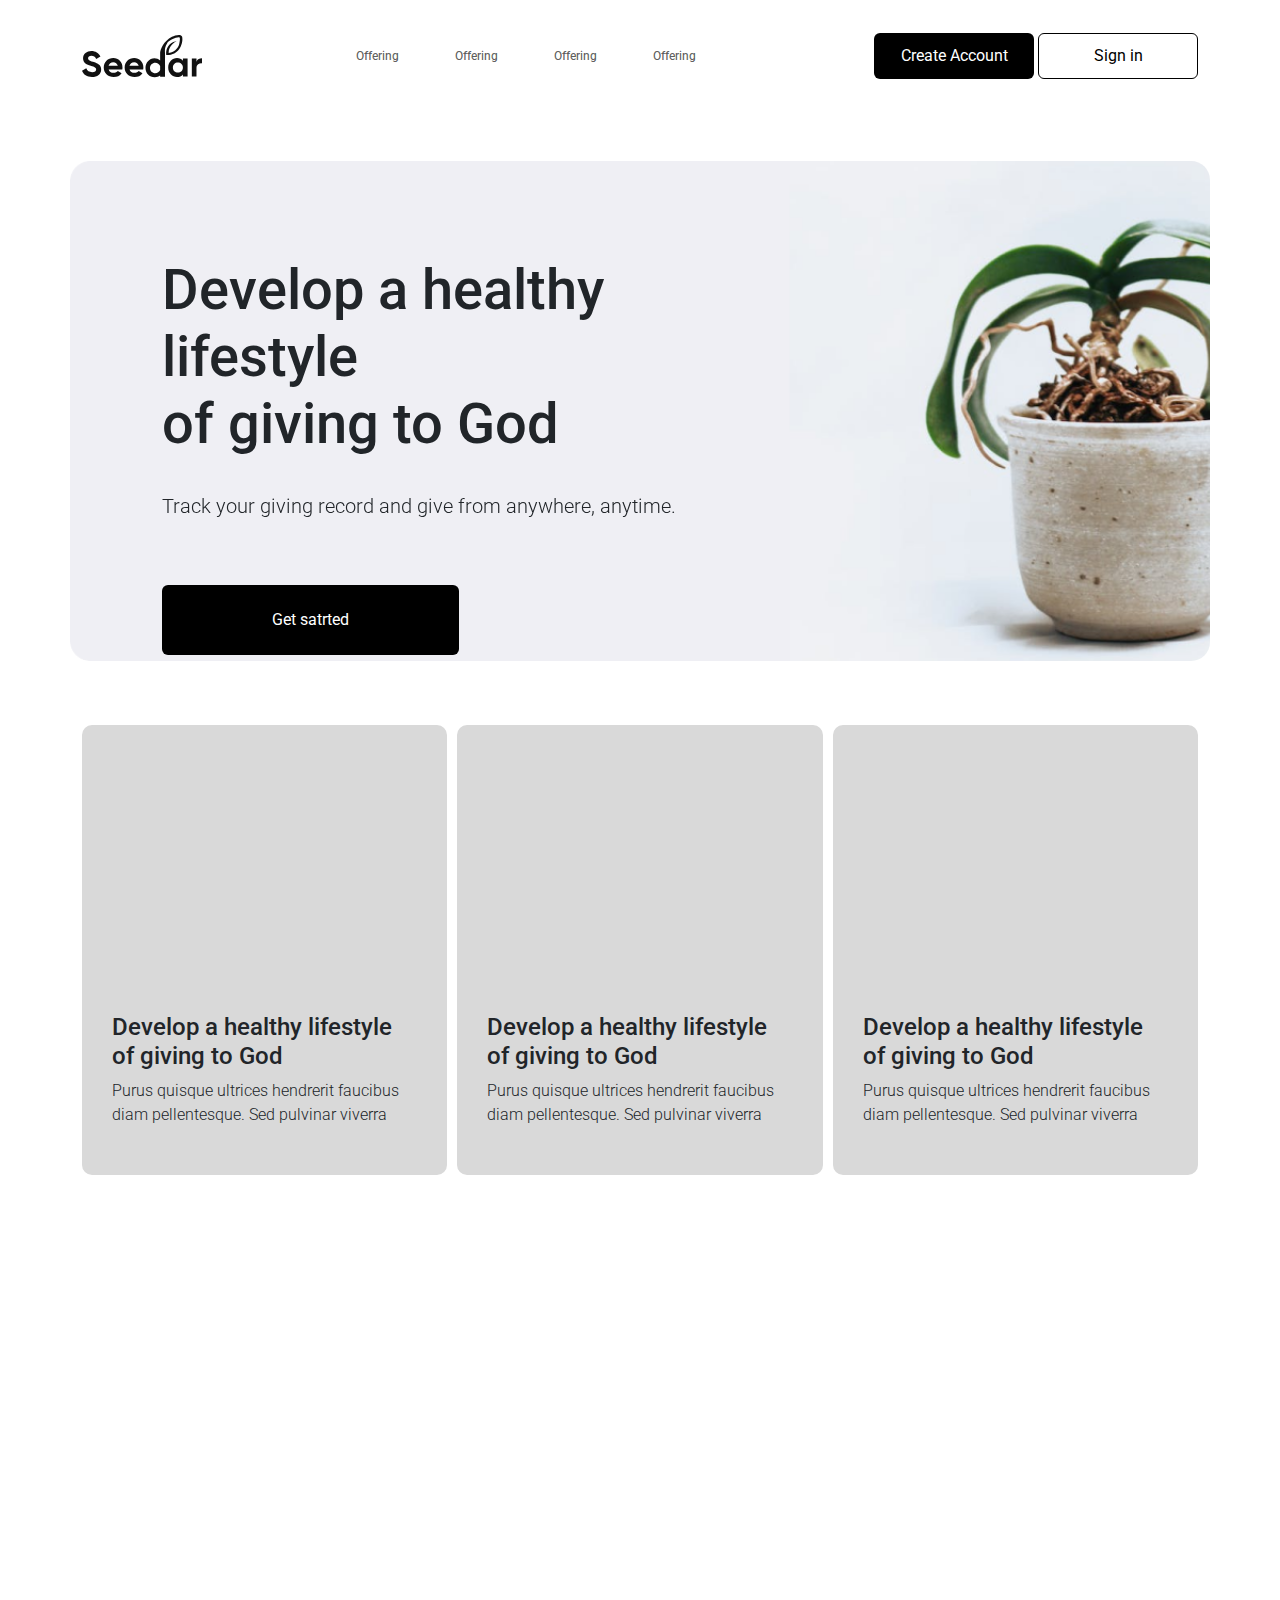
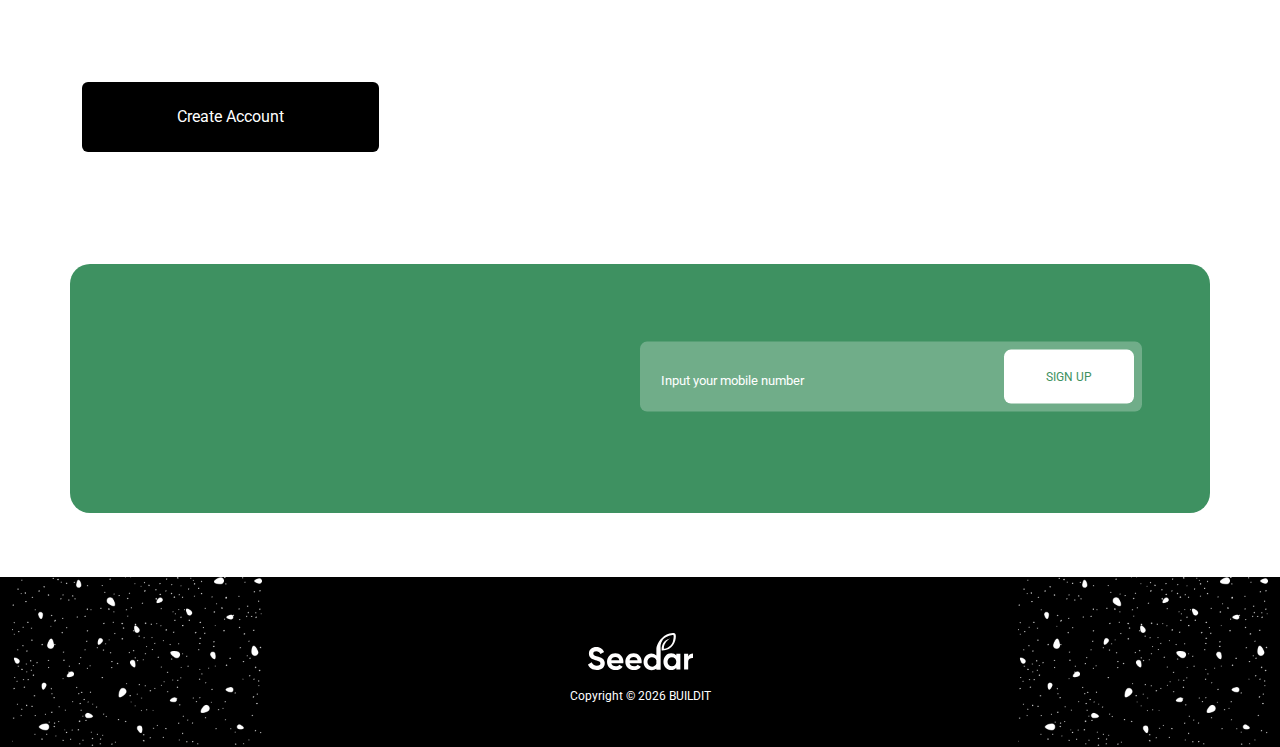
==== index.html @ 0de3e61c "completed the footer design" ====
<!DOCTYPE html>
<html lang="en">

<head>
    <meta charset="UTF-8">
    <meta http-equiv="X-UA-Compatible" content="IE=edge">
    <meta name="viewport" content="width=device-width, initial-scale=1.0">
    <title>Seeder</title>
    <link rel="icon" type="image/x-icon" href="assets/favicon.ico"/>
    <link rel="stylesheet" href="style.css">
    <link href="https://cdn.jsdelivr.net/npm/bootstrap@5.2.2/dist/css/bootstrap.min.css" rel="stylesheet">
    <link rel="stylesheet" href="https://cdnjs.cloudflare.com/ajax/libs/font-awesome/4.7.0/css/font-awesome.css"/>
    <link href="https://unpkg.com/aos@2.3.1/dist/aos.css" rel="stylesheet">
</head>

<body>
    <nav class="navbar navbar-expand-sm navbar-light nav-background" id="seeder-nav">
        <div class="container d-flex justify-content-between">
            <a class="navbar-brand navbar-logo seeder-logo" href="#">
                <img src="/assets/seeder-logo.svg" alt="Seeder logo">
            </a>
            <div class="navbar-menu-items">
                <ul class="navbar-nav nabarnav-items">
                    <li class="nav-item">
                        <a class="nav-link pe-5" href="#offering">Offering</a>
                    </li>
                    <li class="nav-item"><a class="nav-link pe-5" href="#offering-2">Offering</a>
                    </li>
                    <li class="nav-item"><a class="nav-link pe-5" href="#offering-3">Offering</a>
                    </li>
                    <li class="nav-item"><a class="nav-link pe-5" href="#offering-4">Offering</a>
                    </li>
                </ul>
            </div>
            <div>
                <button type="button" class="btn btn-size btn-colour hide-btn"><a href="#">Create Account</a></button>
                <button type="button" class="btn btn-size btn-colour-signin"><a href="#">Sign in</a></button>
            </div>
        </div>          
    </nav>

    <section class="container hero-mobile">
        <div class="hero-heading-mobile">
            <h1>Develop a healthy lifestyle of giving to God</h1>
            <p>Track your giving record and give from anywhere, anytime.</p>
        </div>
        <div class="hero-heading-btn">
            <img src="assets/hero-bg.png" alt="" class="img-fluid">
            <button type="button" class="btn btn-size-getstarted btn-colour"><a href="#">Get satrted</a></button>
        </div>
    </section>

    <section class="hero container">
        <div class="row">
            <div class="col-7 hero-container">
                <div class="hero-heading">
                    <h1 data-aos="zoom-in-right" data-aos-duration="1000">Develop a healthy lifestyle <br> of giving to God</h1>
                    <p data-aos="fade-up" data-aos-duration="2500">Track your giving record and give from anywhere, anytime.</p>
                </div>
                <div class="hero-btn">
                    <button type="button" class="btn btn-size-getstarted btn-colour"><a href="#">Get satrted</a></button>
                </div>
            </div>
            <div class="col-5"></div>
        </div>
    </section>

    <section class="cards container">
        <div class="card-container">
            <div class="card-contents card-A" data-aos="zoom-in" data-aos-duration="1000">
                <h6>Develop a healthy lifestyle of giving to God</h6>
                <p>Purus quisque ultrices hendrerit faucibus diam pellentesque. Sed pulvinar viverra </p>
            </div>
            <div class="card-contents card-B" data-aos="zoom-in" data-aos-duration="1500">
                <h6>Develop a healthy lifestyle of giving to God</h6>
                <p>Purus quisque ultrices hendrerit faucibus diam pellentesque. Sed pulvinar viverra </p>
            </div>
            <div class="card-contents card-C" data-aos="zoom-in" data-aos-duration="2000">
                <h6>Develop a healthy lifestyle of giving to God</h6>
                <p>Purus quisque ultrices hendrerit faucibus diam pellentesque. Sed pulvinar viverra </p>
            </div>
        </div>
    </section>

    <section class="create-account container">
        <div class="create-account-item">
            <div class="item-A">
                <h2 data-aos="fade-right" data-aos-duration="1000">Netus facilisi at <br> senectus tellus. Massa.</h2>
                <p data-aos="fade-right" data-aos-duration="1000">Similar to how we set up accounts for our businesses, savings, kids. <br>
                    This provides you a designated account to give generously to the <br> Lord and helps excel in doing it.</p>
                <div class="hero-btn">
                    <button type="button" class="btn btn-size-createacct btn-colour-2"><a href="#">Create Account</a></button>
                </div>
            </div>
            <div class="item-B">
                <div class="pattern" data-aos="fade-left" data-aos-duration="1000"></div>
            </div>
            <div class="item-C empty-div"></div>
        </div>  
    </section>

    <section class="container sign-up">
        <div class="seeder-signup sign-up-center row">
            <div class="seeder-started col-sm" data-aos="fade-right" data-aos-duration="1000">
                <h2>Netus facilisi at senectus</h2>
                <h2> tellus. Massa.</h2>
            </div>
            <div class="seeder-started col-sm">
                <span id="error-message"></span>
                <div class="sign-up-form">
                    <form action="">
                        <input type="tel" id="phone" name="phone_number" placeholder="Input your mobile number" onkeypress=" return stopAlphabets(event)" onkeyup="validatePhoneNumber()" minlength="1"  maxlength="11" >
                    </form>
                    <button id="sign_up" onclick="goToRegisterPageWithPhoneNumber()">Sign up</button>
                </div>
            </div> 
        </div>
    </section>
    <div class="container" id="blinkcash-blue-background"></div>
    
    <footer class="footer-container">
        <div class="container-fluid text-center text-white">
            <div class="d-flex justify-content-between">
                <div class="pattern-img">
                    <img src="assets/footer-bg.png" alt="">
                </div>
                <div class="footer-contents">
                    <img src="assets/seeder-logo-wh.svg" alt="Seeder logo">
                    <p>Copyright &copy; <script>document.write(new Date().getFullYear())</script> BUILDIT</p>
                </div>  
                <div class="pattern-img">
                    <img src="assets/footer-bg.png" alt="">
                </div>         
            </div>
        </div>
    </footer>
    <script src="app.js"></script>
    <script src="https://unpkg.com/aos@2.3.1/dist/aos.js"></script>
    <script>AOS.init();</script>
    <script src="https://cdn.jsdelivr.net/npm/bootstrap@5.2.2/dist/js/bootstrap.bundle.min.js" ></script>
    <script src="https://cdn.jsdelivr.net/npm/@popperjs/core@2.11.6/dist/umd/popper.min.js" ></script>
    <script src="https://cdn.jsdelivr.net/npm/bootstrap@5.2.2/dist/js/bootstrap.min.js" ></script>
</body>
</html>
---- style.css ----
@import url('https://fonts.googleapis.com/css2?family=Roboto:wght@100;300;400;500;700;900&display=swap');

html, body {
    overflow-x: hidden;
}

html {
    scroll-behavior: smooth;
}

body {
    position: relative;
    font-family: 'Roboto', sans-serif !important;
}

/* Styling for navigation................................ */
.seeder-logo img {
    width: 120px;
}

.nav-background {
    height: 113px;
}

.btn-size {
    width: 160px;
    height: 46px;
    border-radius: 7.61px;
}  

.btn-size-getstarted {
    width: 297px;
    height: 70px;
    border-radius: 10px;
} 

.btn-size-createacct {
    width: 297px;
    height: 70px;
    border-radius: 10px;
}

.btn-colour, .btn-colour-2 {
    background-color: #000000 !important;
}

.btn-colour a, .btn-colour a:hover, .btn-size-createacct a, .btn-size-createacct a:hover {
    text-decoration: none;
    color: #FFFFFF;
}

.btn-colour-signin {
    background-color: #FFFFFF !important;
    border: 1px solid #000000 !important;
}

.btn-colour-signin a, .btn-colour-signin a:hover {
    text-decoration: none;
    color: #000000;
}

.btn-colour:hover, .nav-link:hover, .btn-colour-signin:hover, .btn-size-createacct:hover  {
    opacity: 0.7;
}

.nav-link {
    color: #111111;
    font-size: 12px !important;
    font-weight: 450 !important;
}

/* Styling for hero section................................ */
.hero {
    background-image: url(assets/hero-bg.png);
    background-size: cover;
    background-repeat: no-repeat;
    margin-top: 3rem;
    width: 100%;
    min-height: 500px;
    border-radius: 19px;
}

.hero-container {
    margin-left: 5rem !important;
}

.hero-btn {
    margin-top: 4rem;
}

.hero-heading h1 {
    margin-top: 6rem;
    font-size: 56px;
    font-weight: 500;
}

.hero-heading p {
    margin-top: 2rem;
    font-size: 20px;
    font-weight: 300;
}

.hero-mobile {
    display: none;
}

/* Styling for cards................................ */

.cards {
    margin-top: 4rem;
    margin-bottom: 2rem;
}

.card-container {
    display: grid;
    gap: 10px;
    grid-template-areas: "A A B B    C C"
                         "A A B B    C C";
}

.card-A {
    grid-area: A;
}

.card-B {
    grid-area: B;
}

.card-C {
    grid-area: C;
}

.card-contents {
    width: 100% !important;
    height: 450px;
    background-color: #D9D9D9;
    border-radius: 10px;
    padding-top: 18rem;
    padding-left: 30px !important;
    padding-right: 30px !important;
}

.card-contents h6 {
   font-size: 24px;
   font-weight: 500;
}

.card-contents p {
    font-size: 16px;
    font-weight: 300;
 }

.card-contents:nth-child(3) {
    margin-right: 0px;
}

/* Styling for pattern section................................ */
.create-account {
    margin-top: 8rem;
}

.create-account-item {
    display: grid;
    gap: 30px;
    grid-template-areas: "A A A A    B B B B"
                         "A A A A    C C C C"
                         "A A A A    C C C C"
                         "A A A A    C C C C";
}

.item-A {
    grid-area: A;
}

.item-B {
    grid-area: B;
}

.item-C {
    grid-area: C;
}

.pattern {
    width: 659px;
    height: 101px;
    background-color: #3E9161;
    background-image: url(assets/pattern-bg.png);
    background-size: contain;
    border-radius: 10px;
}

.create-account-item h2 {
    font-size: 48px;
    line-height: 59px;
}

.create-account-item p {
    font-weight: 300;
    line-height: 26px;
}

/* Styling for sign up section....................................... */

.sign-up {
    margin-top: 7rem;
    width: 1173px !important;
    height: 248.62px;
    background: #3E9161;
    border-radius: 20px;
    position: relative;
    z-index: 5000;
}

/* #blinkcash-blue-background {
    position: absolute;
    z-index: 0;
    left: 100px;
    bottom: 470px;
    height: 157px;
    background: linear-gradient(267.9deg, #3E9161 -7.28%, rgba(34, 106, 180, 0) 153%), #226AB4;
    opacity: 0.4;
    filter: blur(52px);
    border-radius: 20px;
} */

.sign-up-center {
    width: 100%;
    position: relative;
    top: 50%;
    left: 50%;
    transform: translate(-50%, -50%);
}

.seeder-started h2 {
    font-weight: 800;
    font-size: 32px;
    color: #ffffff;
    margin-left: 4rem;
}

.sign-up-form {
    display: flex;
    border-radius: 7px;
    justify-content: space-between;
    background-color: rgba(255, 255, 255, 0.26);
    height: 70px;
    padding-top: 8px;
    padding-bottom: 8px;
    padding-left: 8px;
    padding-right: 8px;
    margin-right: 2rem;
}

div input[type=tel] {
    width: calc(100%-130px);
    min-height: 59px;
    background-color: transparent;
    border-radius: 7px;
    border: none;
    outline: none !important;
    caret-color: #FFFFFF;
    color: #FFFFFF;
    padding-right: 13px;
    padding-left: 13px;
}

div input::placeholder {
    color: #ffffff;
    text-align: left;
    font-size: smaller;
}

.sign-up-form button {
    border: none;
    border-radius: 7px;
    background-color: #FFFFFF;
    color: #3E9161;
    outline: none !important;
    text-transform: uppercase;
    font-size: 12px;
    font-weight: 400;
    width: 130px;
}

#error-message {
    color: #FFFFFF;
    font-size: 14px;
    font-weight: 100;
}

#error-message i {
    color: #FFFFFF;
}

/* Styling for sign up section....................................... */
.footer-container {
    margin-top: 4rem;
    background-color: #000000;
    height: 170px;
}

.footer-contents {
    padding-top: 3.5rem;
}

.footer-contents p {
    font-size: 12px;
    margin-top: 1rem;
}

.pattern-img img {
    height: 170px;
}

/* Mobile styling........................... */
@media only screen and (max-width: 991px) {
    .seeder-logo img {
        width: 79px;
    }

    .nav-background {
        height: 80px;
    }

    #seeder-nav {
        box-shadow: 0px 3px 4px rgba(0, 0, 0, 0.05);
    }

    .btn-colour-signin {
        background-color: #000000 !important;
        border: 1px solid #FFFFFF!important;
    }

    .btn-colour-signin a, .btn-colour-signin a:hover {
        color: #FFFFFF;
    }

    .btn-size {
        width: 80px;
        height: 39px;
    }

    .hide-btn {
        display: none !important;
    }

    .hero-mobile {
        display: block;
    }

    .hero-heading-mobile h1 {
        font-size: 40px;
        font-weight: 600;
        margin-top: 2rem;
    }

    .hero {
        display: none;
    }

    .hero {
        background-image: url(assets/hero-bg.png);
        background-size: contain;
        /* background-repeat: no-repeat; */
        margin-top: 3rem;
        /* width: 648px !important; */
        min-height: 239px;
    }

    .hero-heading-btn {
        position: relative;
    }

    .hero-heading-btn img {
        width: 100%;
        height: 195px;
    }

    .hero-heading-btn button {
        position: absolute;
        top: 50%;
        left: 25%;
        transform: translate(-40%, -50%);  
    }

    .hero-btn {
        margin-top: 2rem;
    }

    .btn-size-getstarted {
        width: 130px;
        height: 44px;
        border-radius: 10px;
    } 

    .btn-colour {
        background-color: #3E9161 !important;
    }

    .btn-size-createacct {
        width: 100%;
        height: 70px;
        border-radius: 10px;
    }

    .card-container {
        gap: 40px;
        grid-template-areas: "A A A A"
                             "B B B B"
                             "C C C C";
    }
    
    .create-account {
        margin-top: 4rem;
    }
    
    .create-account-item {
        display: grid;
        gap: 0px;
        grid-template-areas: "A A A A    A A A A"
                             "A A A A    A A A A"
                             "B B B B    B B B B";
    }

    .pattern {
        width: 100%;
        margin-top: 3rem;
        border-radius: 0;
    }

    .create-account-item h2 {
        font-size: 32px;
        line-height: 38px;
    }

    .sign-up {
        margin-top: 3rem;
        width: 100% !important;
        height: 249px;
        background: #3E9161;
        border-radius: 0px;
        position: relative;
        z-index: 5000;
    }

    .sign-up-form {
        height: 65px;
    }

    div input[type=tel] {
        min-height: 50px;
    }

    .seeder-started h2 {
        font-weight: 600;
        font-size: 28px;
        color: #ffffff;
        text-align: center;
    }

    .pattern-img img {
        display: none;
    }
}

@media only screen and (min-width: 280px) and (max-width: 1023px) {
    .navbar-menu-items {
        display: none;
    }
}
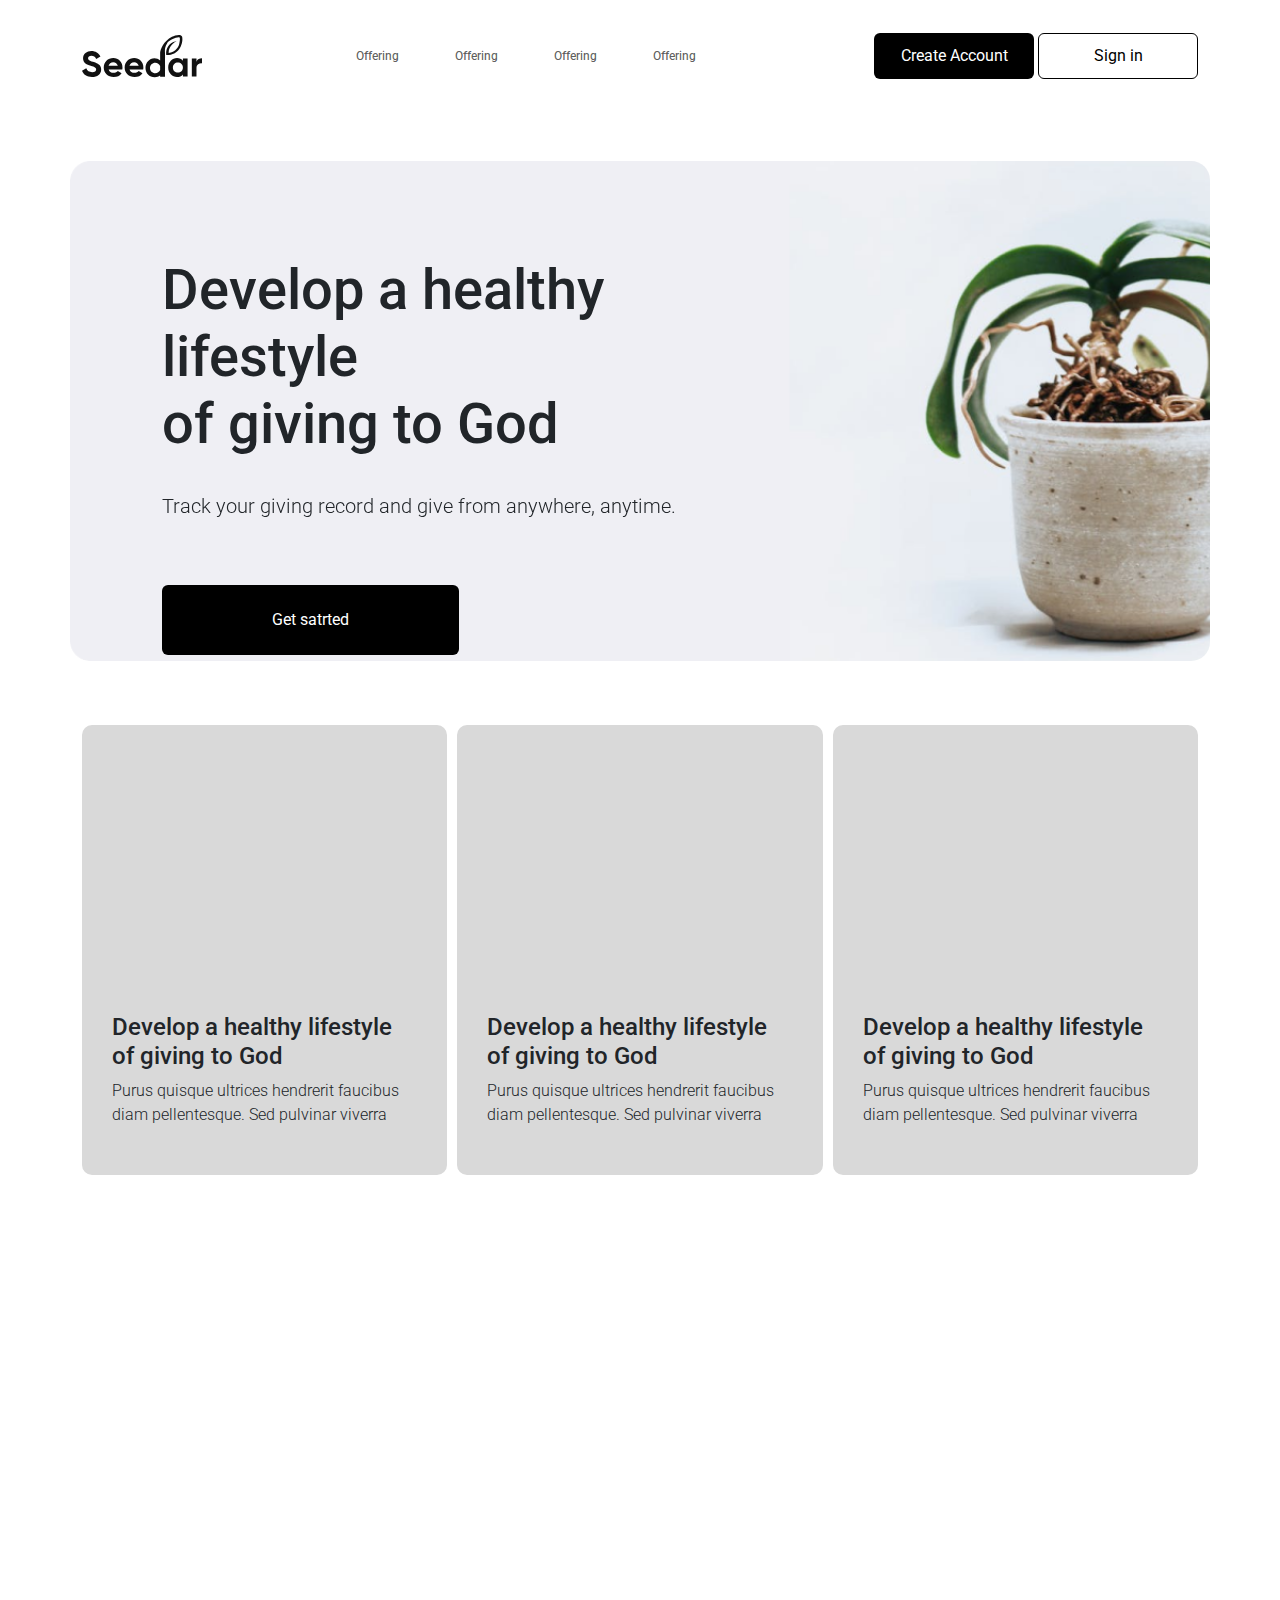
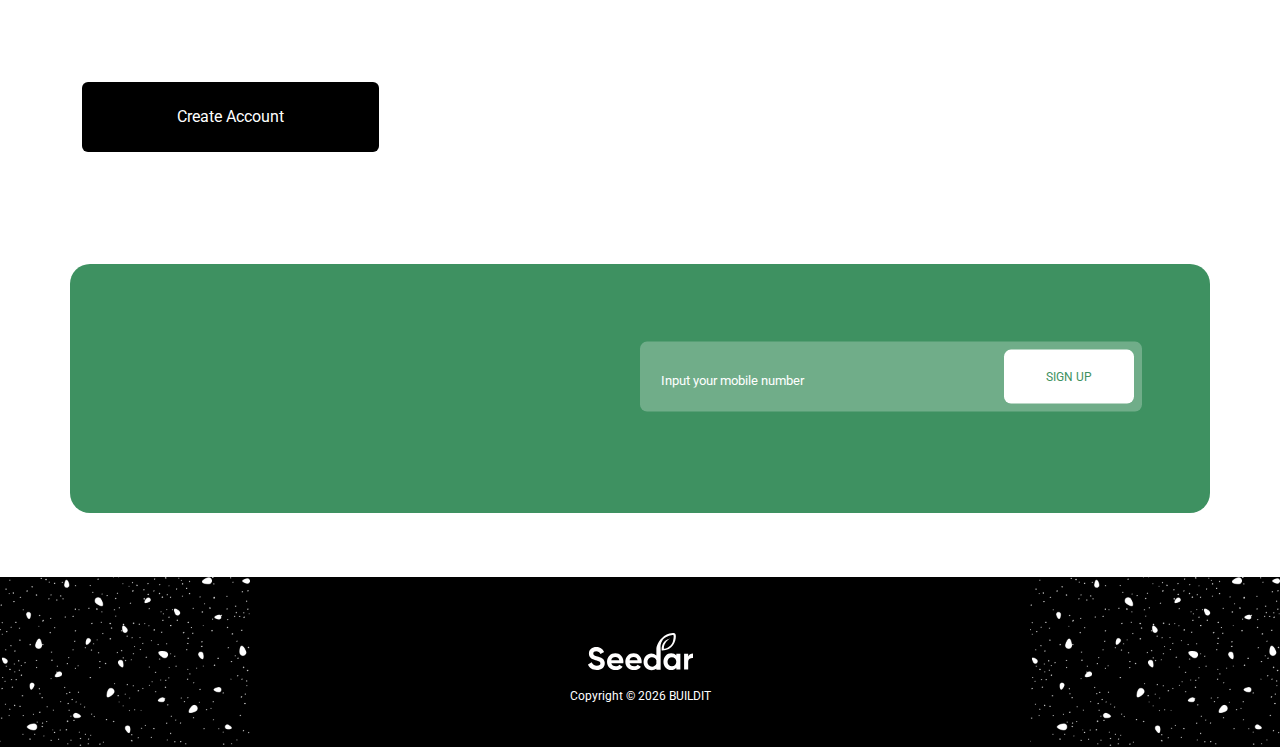
==== commit 12e6ed7c: "made adjustments to page" ====
--- a/index.html
+++ b/index.html
@@ -116,10 +116,10 @@
             </div> 
         </div>
     </section>
-    <div class="container" id="blinkcash-blue-background"></div>
+    <div class="container" class="seeder-green-background"></div>
     
     <footer class="footer-container">
-        <div class="container-fluid text-center text-white">
+        <div class="text-center text-white">
             <div class="d-flex justify-content-between">
                 <div class="pattern-img">
                     <img src="assets/footer-bg.png" alt="">
--- a/style.css
+++ b/style.css
@@ -211,7 +211,7 @@
     z-index: 5000;
 }
 
-/* #blinkcash-blue-background {
+/* .seeder-green-background {
     position: absolute;
     z-index: 0;
     left: 100px;
@@ -361,9 +361,7 @@
     .hero {
         background-image: url(assets/hero-bg.png);
         background-size: contain;
-        /* background-repeat: no-repeat; */
         margin-top: 3rem;
-        /* width: 648px !important; */
         min-height: 239px;
     }
 
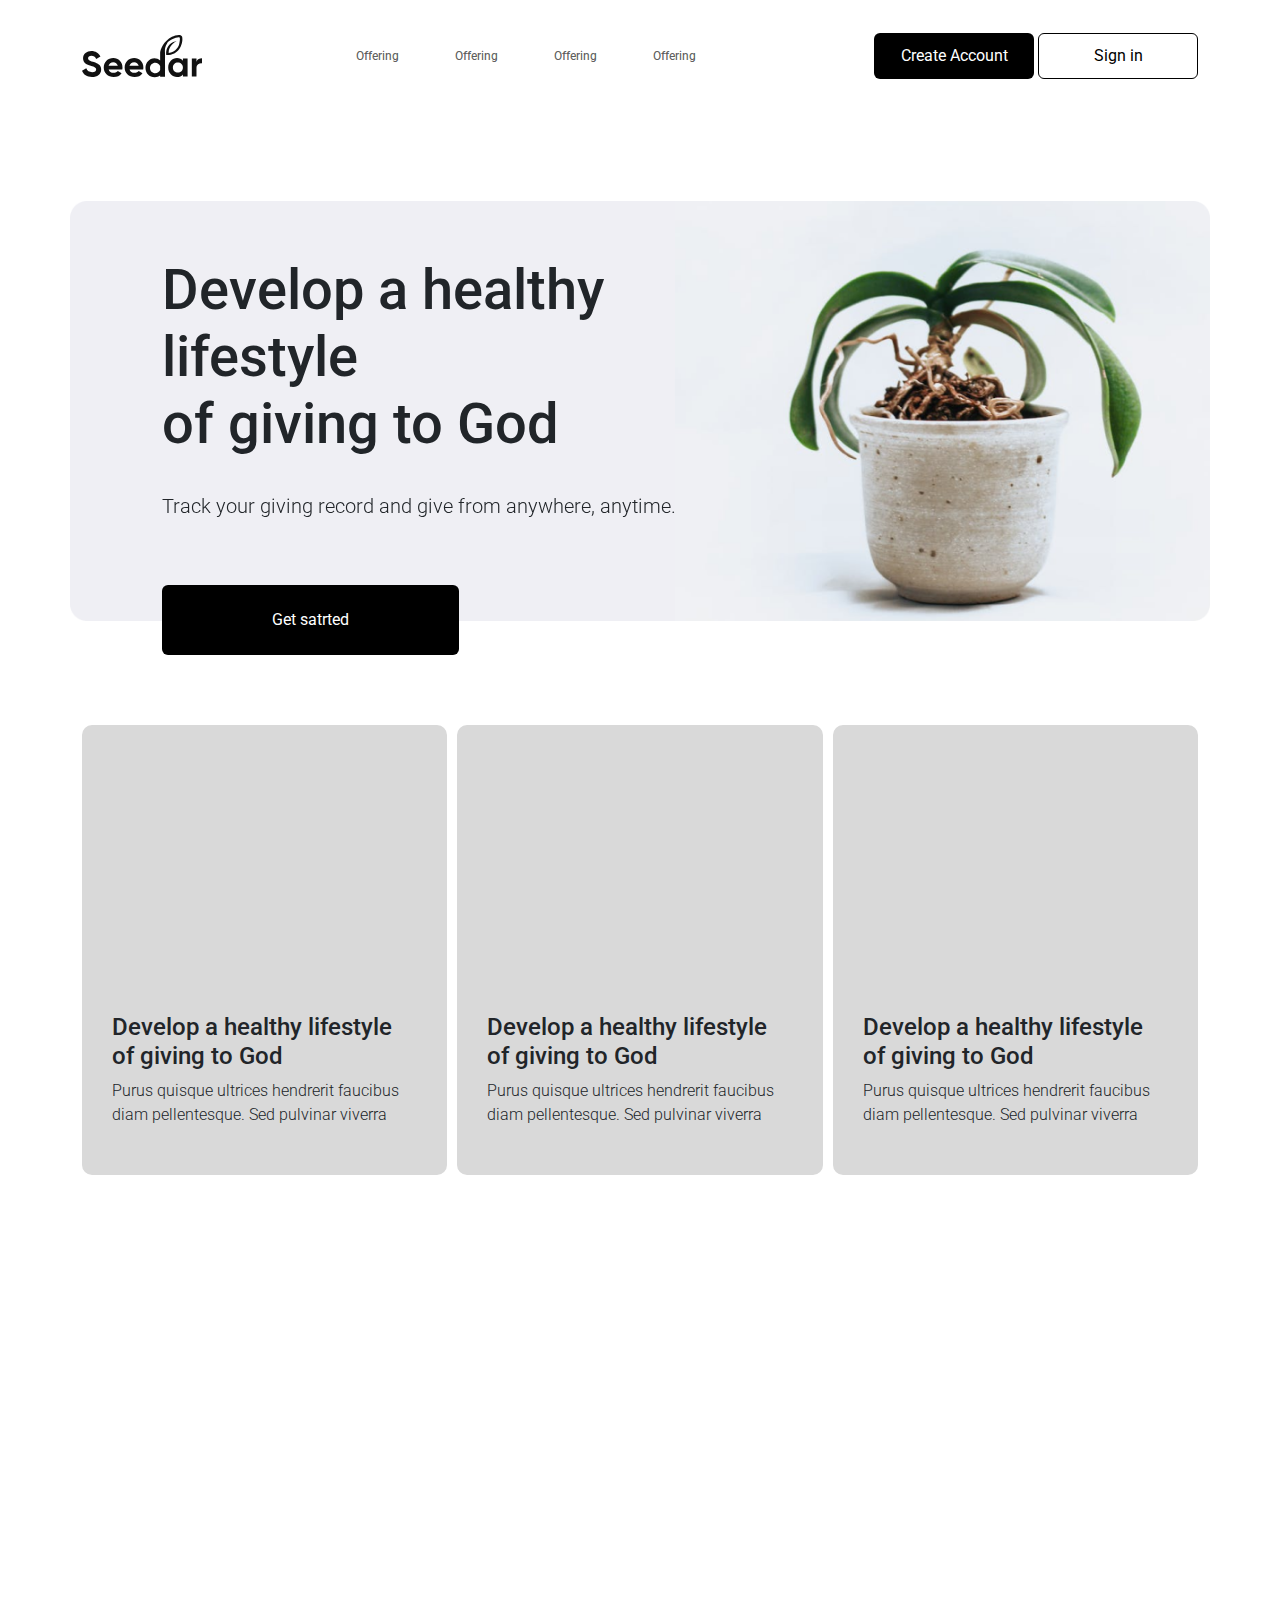
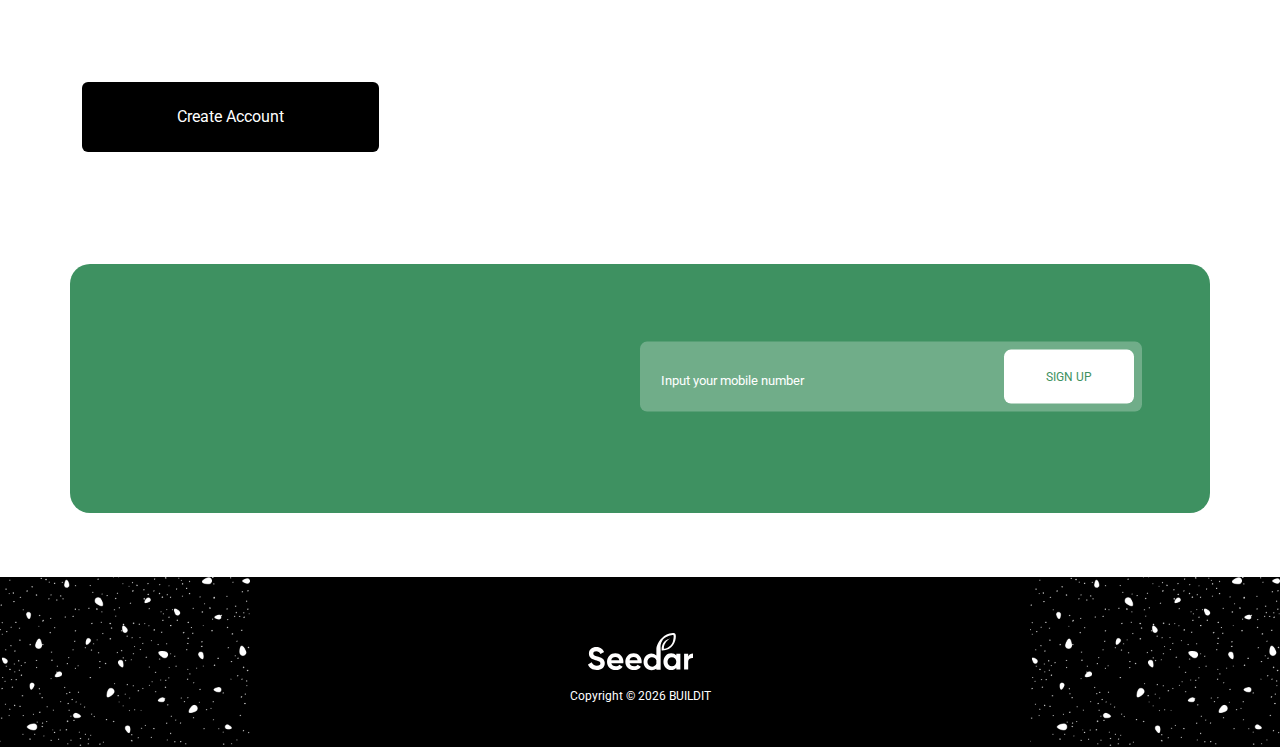
==== commit b7a78678: "made adjustments" ====
--- a/index.html
+++ b/index.html
@@ -46,7 +46,7 @@
         </div>
         <div class="hero-heading-btn">
             <img src="assets/hero-bg.png" alt="" class="img-fluid">
-            <button type="button" class="btn btn-size-getstarted btn-colour"><a href="#">Get satrted</a></button>
+            <button type="button" class="btn btn-size-getstarted btn-colour"><a href="#">Get started</a></button>
         </div>
     </section>
 
--- a/style.css
+++ b/style.css
@@ -72,8 +72,9 @@
 /* Styling for hero section................................ */
 .hero {
     background-image: url(assets/hero-bg.png);
-    background-size: cover;
+    background-size: contain;
     background-repeat: no-repeat;
+    background-position: center;
     margin-top: 3rem;
     width: 100%;
     min-height: 500px;
@@ -249,16 +250,17 @@
     padding-left: 8px;
     padding-right: 8px;
     margin-right: 2rem;
+    -webkit-tap-highlight-color: transparent;
 }
 
 div input[type=tel] {
     width: calc(100%-130px);
     min-height: 59px;
-    background-color: transparent;
+    background-color: transparent !important;
     border-radius: 7px;
     border: none;
     outline: none !important;
-    caret-color: #FFFFFF;
+    caret-color: #3E9161;
     color: #FFFFFF;
     padding-right: 13px;
     padding-left: 13px;
@@ -454,6 +456,7 @@
         font-size: 28px;
         color: #ffffff;
         text-align: center;
+        margin-left: 0rem;
     }
 
     .pattern-img img {
@@ -467,3 +470,37 @@
     }
 }
 
+@media only screen and (min-width: 1024px) and (max-width: 1199px) {
+    .hero {
+        margin-top: 0rem;
+    }
+
+    .hero-container {
+        margin-left: 3rem !important;
+    }
+
+    .hero-btn {
+        margin-top: 2rem;
+    }
+    
+    .hero-heading h1 {
+        margin-top: 7rem;
+        font-size: 45px;
+        font-weight: 600;
+    }  
+
+    .card-contents {
+        padding-top: 15rem;
+    }
+
+    .pattern {
+        width: 500px;
+    }
+
+    .create-account-item h2 {
+        font-size: 35px;
+        font-weight: 600;
+    }
+}
+
+
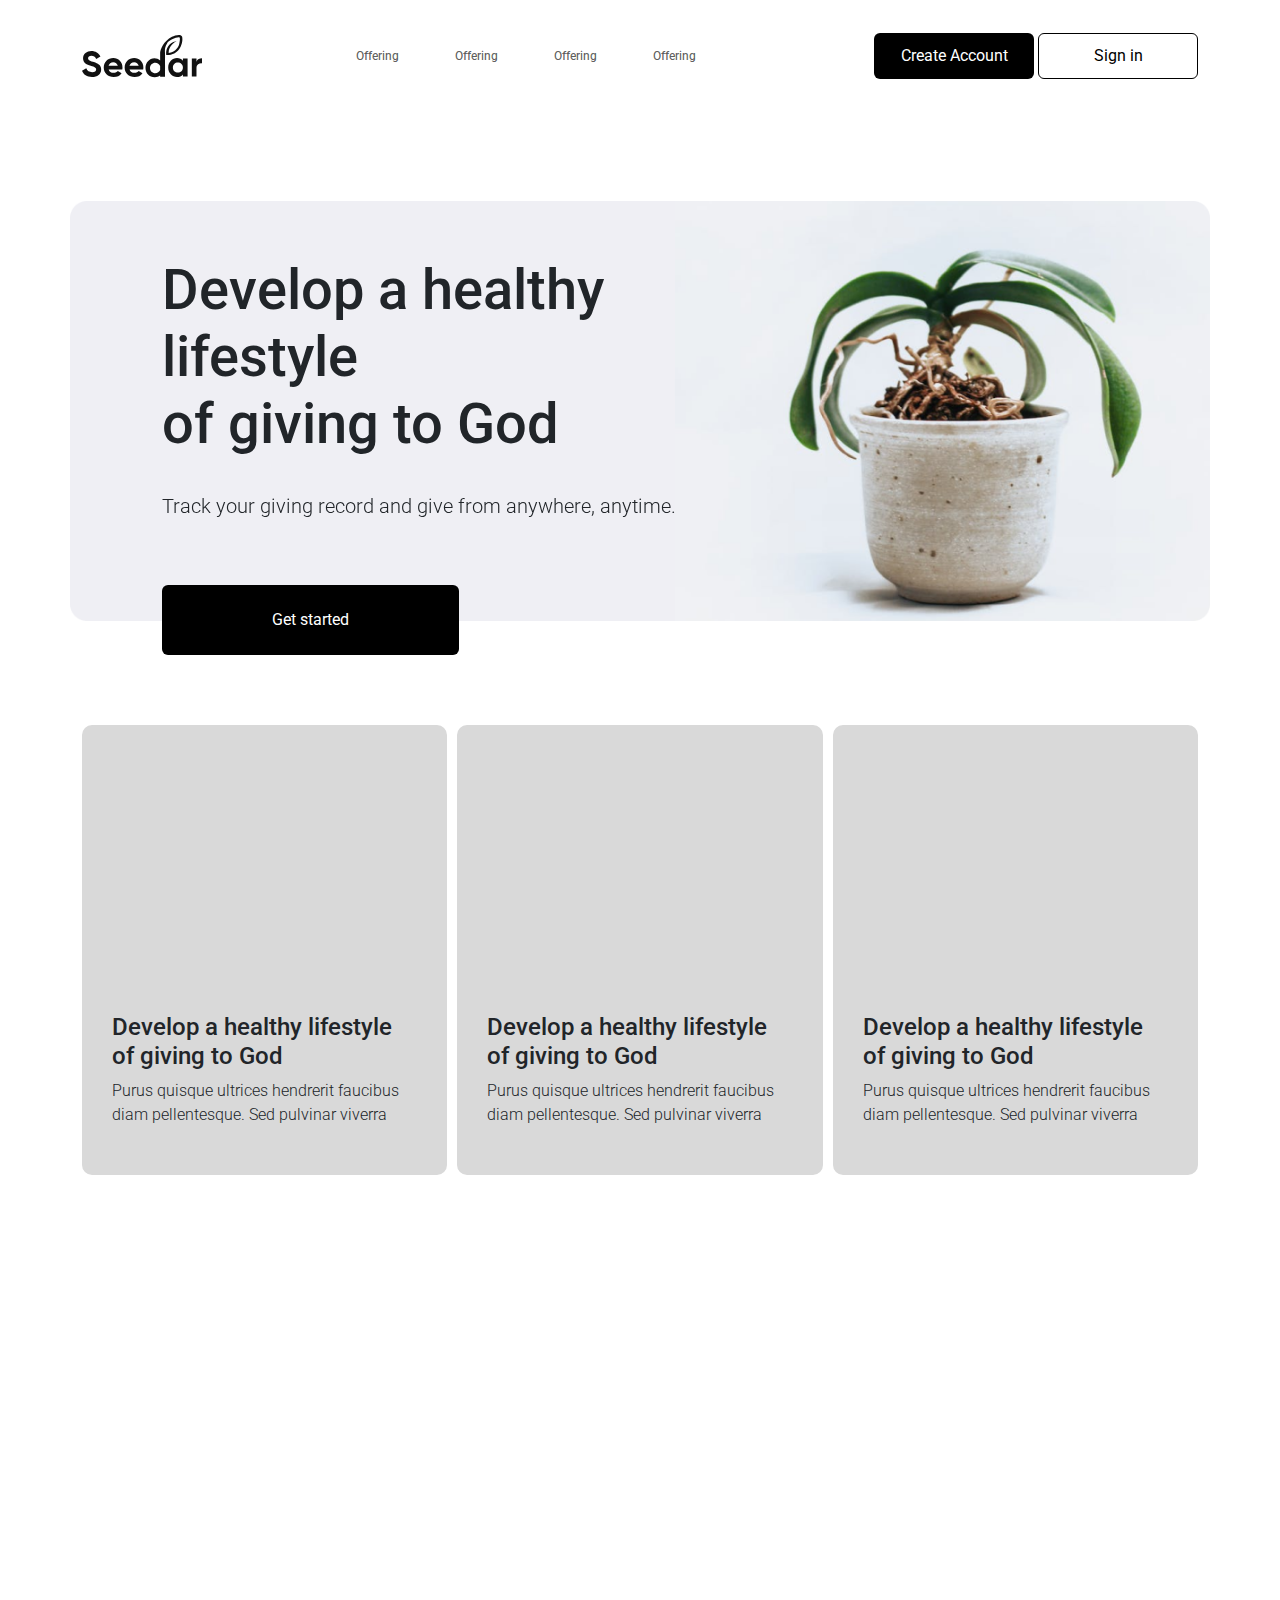
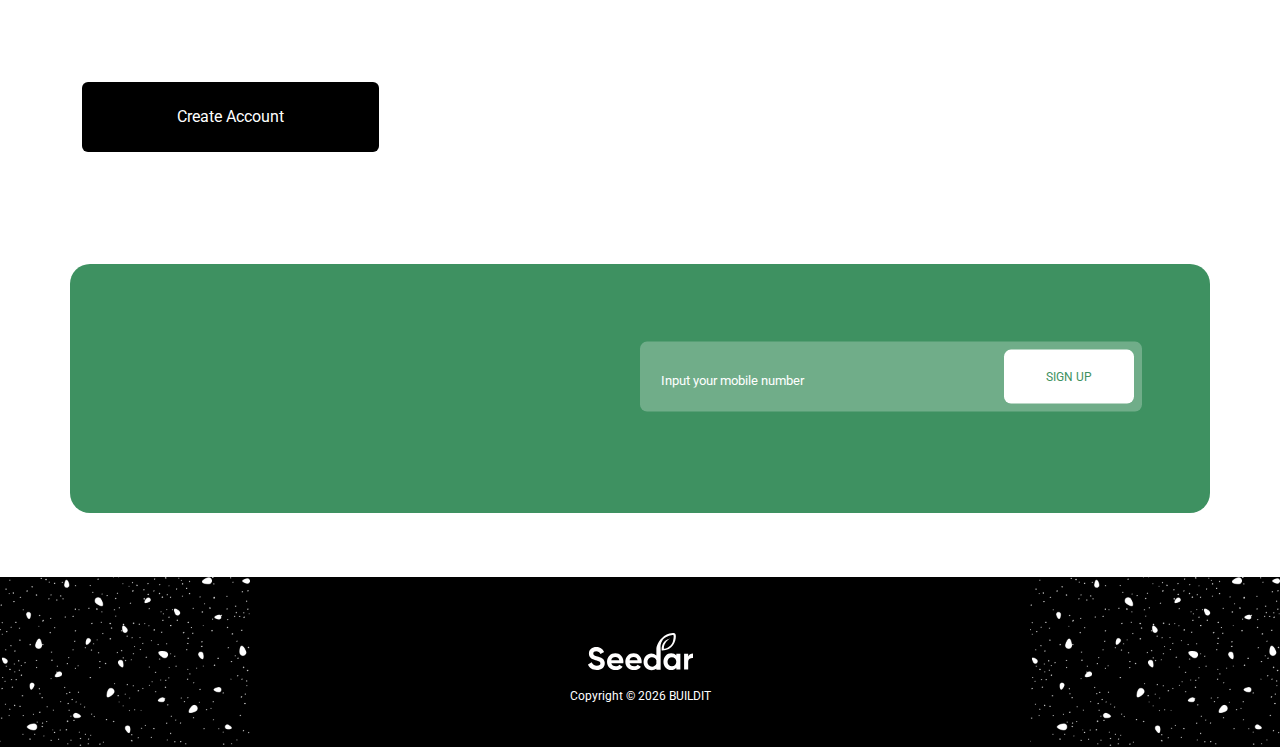
==== commit 91b3d43f: "made adjustments" ====
--- a/index.html
+++ b/index.html
@@ -58,7 +58,7 @@
                     <p data-aos="fade-up" data-aos-duration="2500">Track your giving record and give from anywhere, anytime.</p>
                 </div>
                 <div class="hero-btn">
-                    <button type="button" class="btn btn-size-getstarted btn-colour"><a href="#">Get satrted</a></button>
+                    <button type="button" class="btn btn-size-getstarted btn-colour"><a href="#">Get started</a></button>
                 </div>
             </div>
             <div class="col-5"></div>
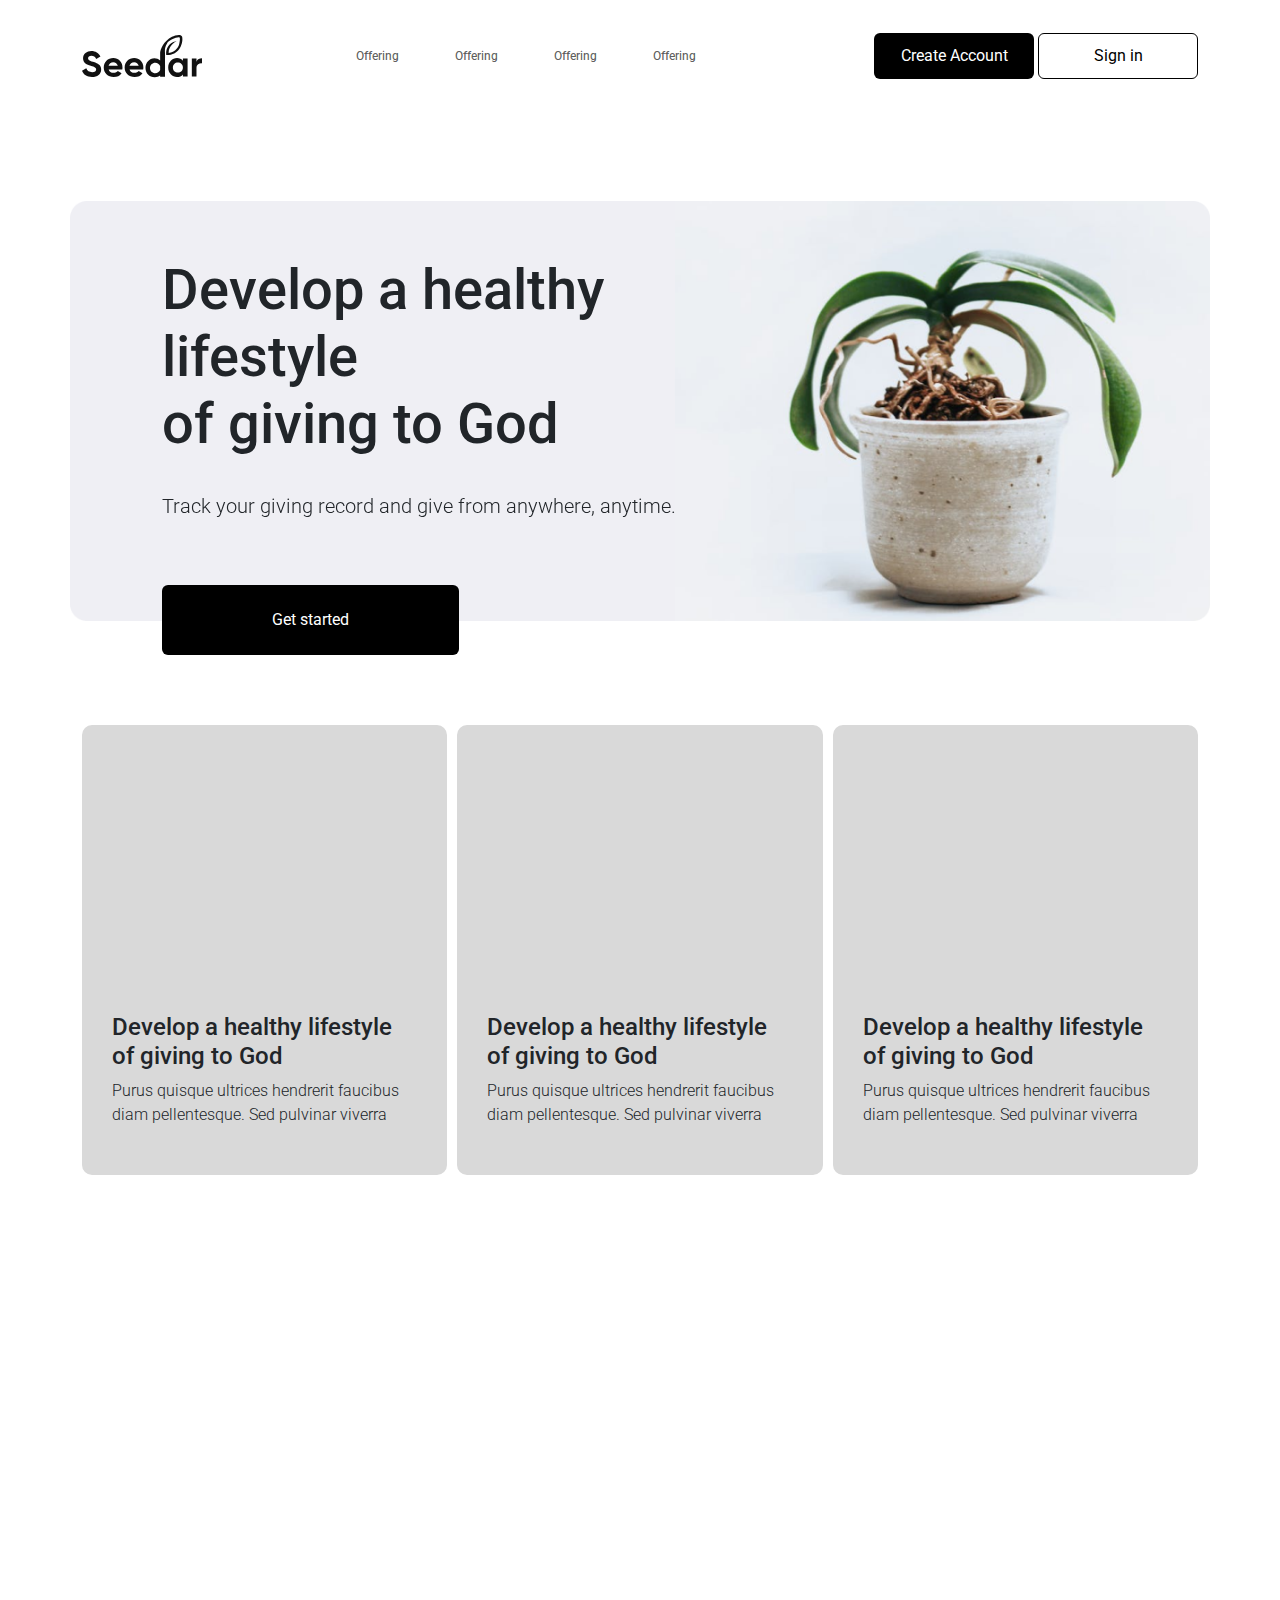
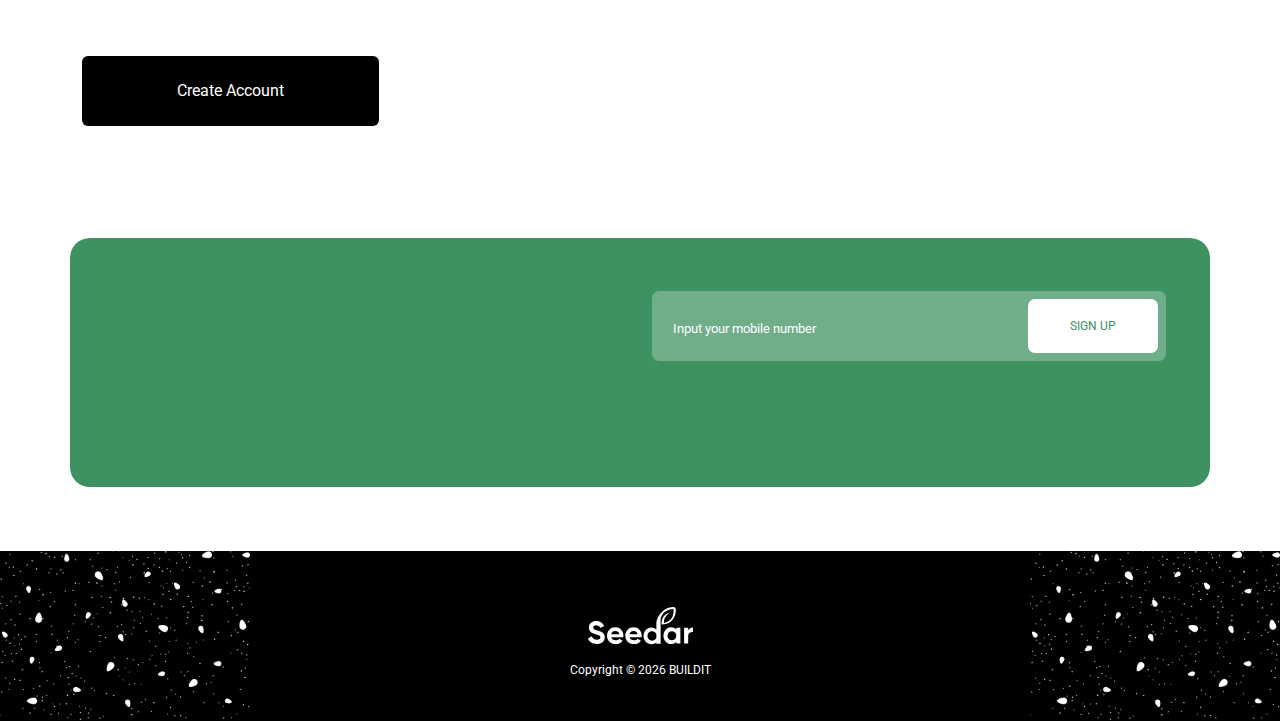
==== commit 3e55d88f: "made adjustment to the landing page" ====
--- a/index.html
+++ b/index.html
@@ -84,7 +84,7 @@
 
     <section class="create-account container">
         <div class="create-account-item">
-            <div class="item-A">
+            <div class="item-X">
                 <h2 data-aos="fade-right" data-aos-duration="1000">Netus facilisi at <br> senectus tellus. Massa.</h2>
                 <p data-aos="fade-right" data-aos-duration="1000">Similar to how we set up accounts for our businesses, savings, kids. <br>
                     This provides you a designated account to give generously to the <br> Lord and helps excel in doing it.</p>
@@ -92,20 +92,20 @@
                     <button type="button" class="btn btn-size-createacct btn-colour-2"><a href="#">Create Account</a></button>
                 </div>
             </div>
-            <div class="item-B">
+            <div class="item-Y">
                 <div class="pattern" data-aos="fade-left" data-aos-duration="1000"></div>
             </div>
-            <div class="item-C empty-div"></div>
+            <div class="item-Z empty-div"></div>
         </div>  
     </section>
 
     <section class="container sign-up">
         <div class="seeder-signup sign-up-center row">
-            <div class="seeder-started col-sm" data-aos="fade-right" data-aos-duration="1000">
+            <div class="seeder-started col-lg-6 col-sm-12" data-aos="fade-right" data-aos-duration="1000">
                 <h2>Netus facilisi at senectus</h2>
                 <h2> tellus. Massa.</h2>
             </div>
-            <div class="seeder-started col-sm">
+            <div class="seeder-started col-lg-6 col-sm-12">
                 <span id="error-message"></span>
                 <div class="sign-up-form">
                     <form action="">
--- a/style.css
+++ b/style.css
@@ -133,7 +133,7 @@
 
 .card-contents {
     width: 100% !important;
-    height: 450px;
+    min-height: 450px;
     background-color: #D9D9D9;
     border-radius: 10px;
     padding-top: 18rem;
@@ -162,23 +162,22 @@
 
 .create-account-item {
     display: grid;
-    gap: 30px;
-    grid-template-areas: "A A A A    B B B B"
-                         "A A A A    C C C C"
-                         "A A A A    C C C C"
-                         "A A A A    C C C C";
-}
-
-.item-A {
-    grid-area: A;
-}
-
-.item-B {
-    grid-area: B;
-}
-
-.item-C {
-    grid-area: C;
+    gap: 0px;
+    grid-template-areas: "X X     Y Y"
+                         "X X     Z Z"
+                         "X X     Z Z";
+}
+
+.item-X {
+    grid-area: X;
+}
+
+.item-Y {
+    grid-area: Y;
+}
+
+.item-Z {
+    grid-area: Z;
 }
 
 .pattern {
@@ -225,11 +224,7 @@
 } */
 
 .sign-up-center {
-    width: 100%;
-    position: relative;
-    top: 50%;
-    left: 50%;
-    transform: translate(-50%, -50%);
+   padding-top: 3.3rem;
 }
 
 .seeder-started h2 {
@@ -294,7 +289,7 @@
     color: #FFFFFF;
 }
 
-/* Styling for sign up section....................................... */
+/* Styling for footer section....................................... */
 .footer-container {
     margin-top: 4rem;
     background-color: #000000;
@@ -417,9 +412,9 @@
     .create-account-item {
         display: grid;
         gap: 0px;
-        grid-template-areas: "A A A A    A A A A"
-                             "A A A A    A A A A"
-                             "B B B B    B B B B";
+        grid-template-areas: "X X X X"
+                             "Y Y Y Y"
+                             "Z Z Z Z";
     }
 
     .pattern {
@@ -445,6 +440,7 @@
 
     .sign-up-form {
         height: 65px;
+        width: 100%;
     }
 
     div input[type=tel] {
@@ -464,6 +460,12 @@
     }
 }
 
+@media only screen and (max-width: 991px) {
+    .sign-up-center {
+        padding-top: 2.1rem;
+    } 
+}
+
 @media only screen and (min-width: 280px) and (max-width: 1023px) {
     .navbar-menu-items {
         display: none;
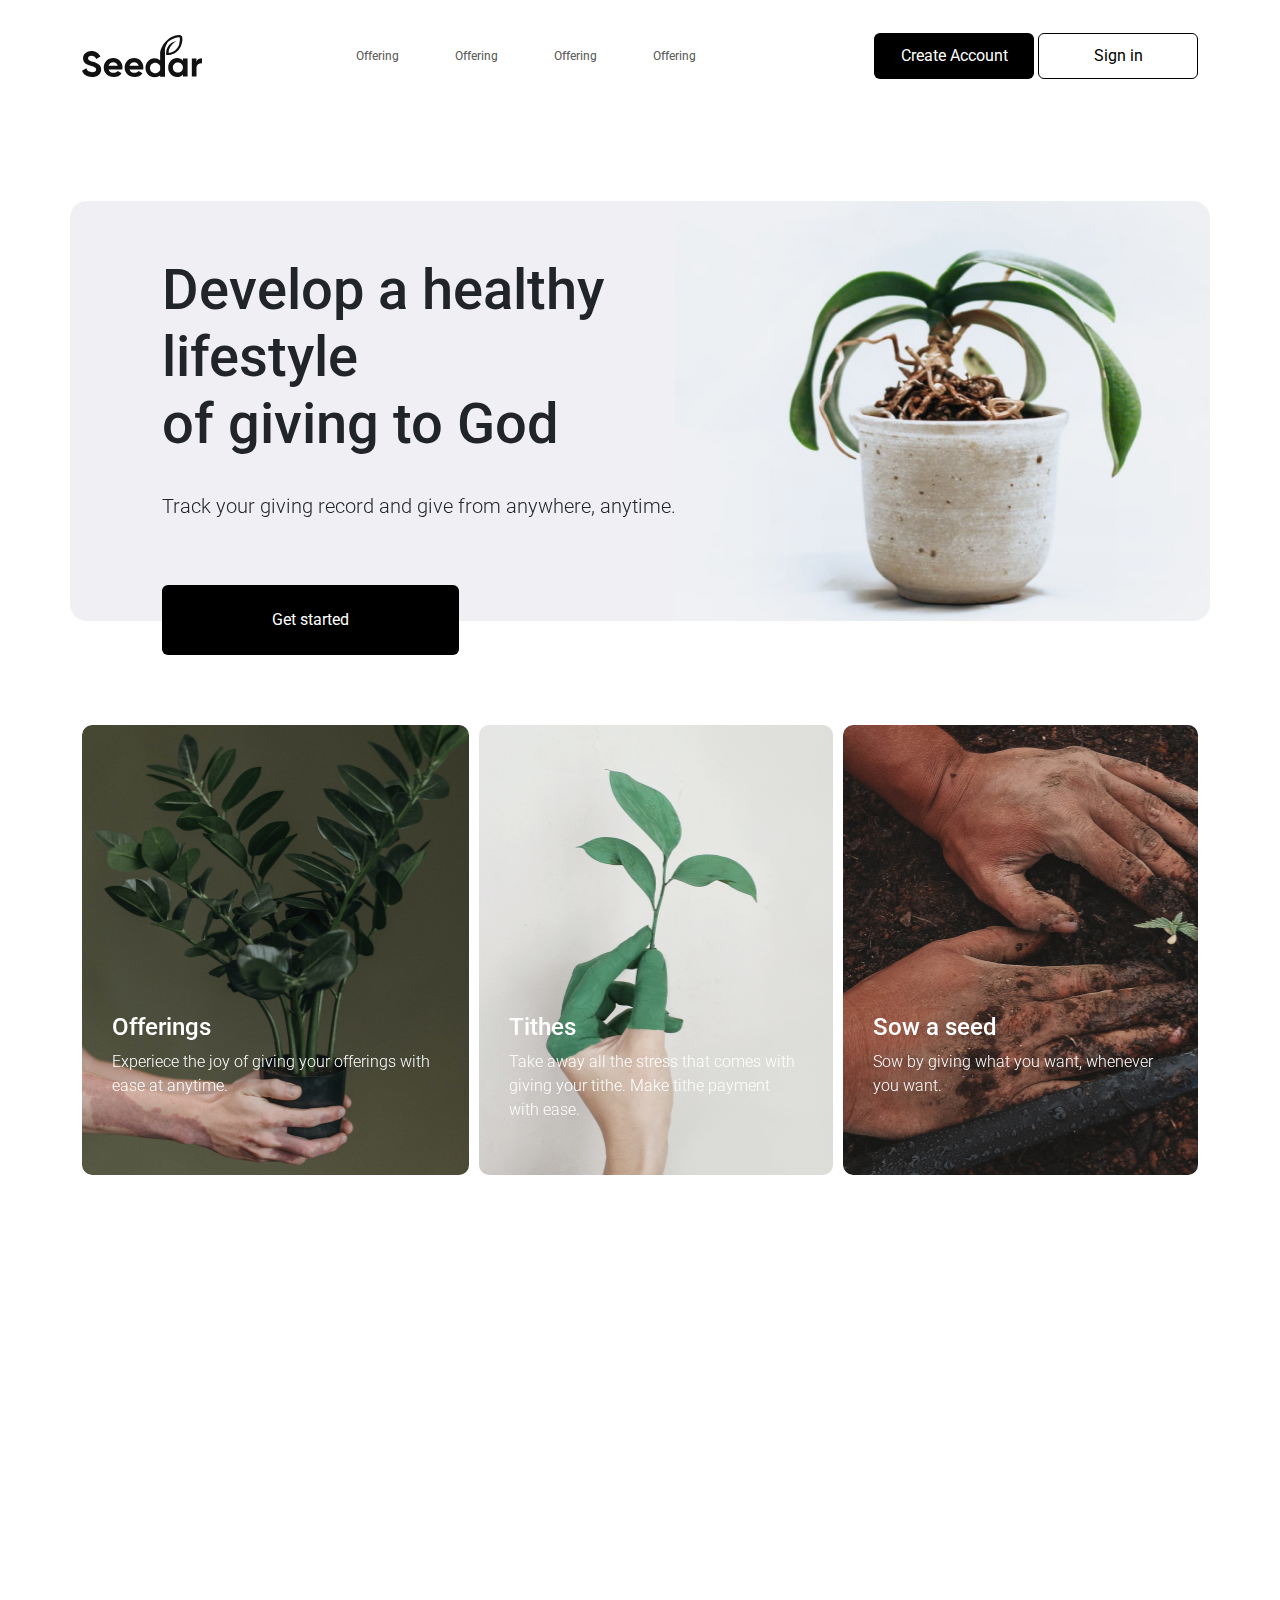
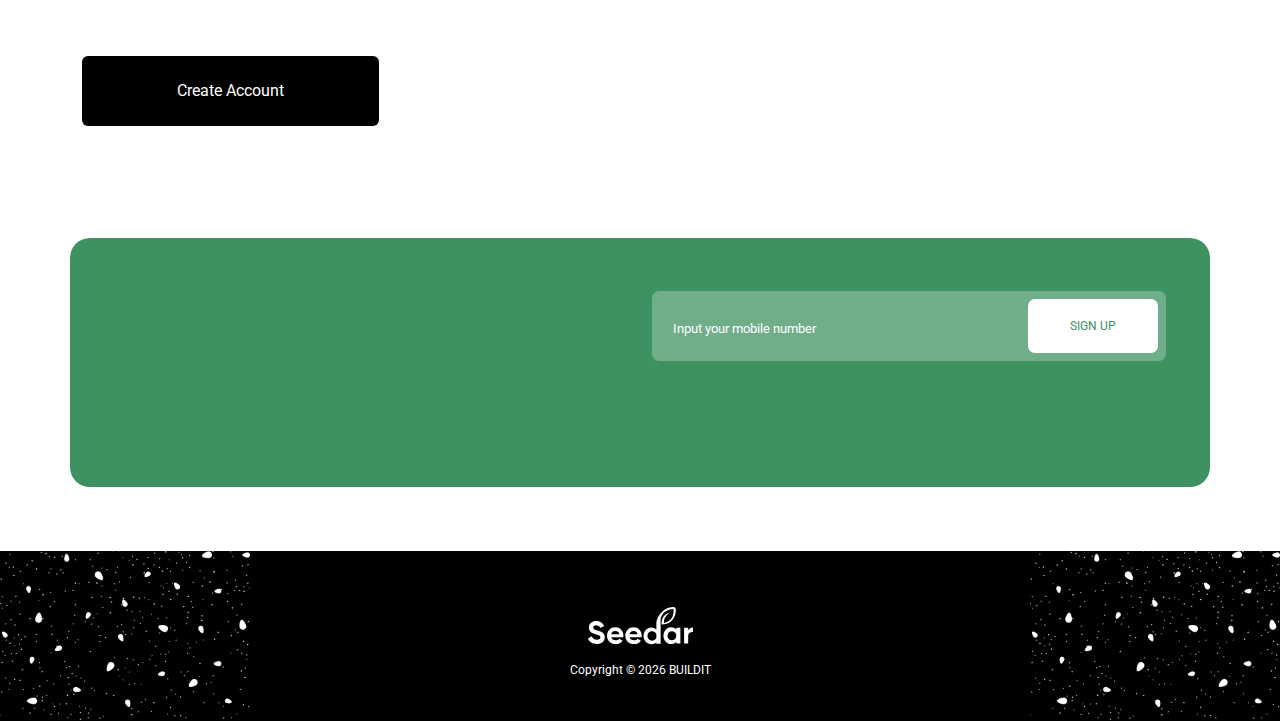
==== commit 88eeeeca: "Added contents to the lamding page" ====
--- a/index.html
+++ b/index.html
@@ -67,17 +67,17 @@
 
     <section class="cards container">
         <div class="card-container">
-            <div class="card-contents card-A" data-aos="zoom-in" data-aos-duration="1000">
-                <h6>Develop a healthy lifestyle of giving to God</h6>
-                <p>Purus quisque ultrices hendrerit faucibus diam pellentesque. Sed pulvinar viverra </p>
+            <div class="card-contents text-white card-A" data-aos="zoom-in" data-aos-duration="1000">
+                <h6>Offerings</h6>
+                <p>Experiece the joy of giving your offerings with ease at anytime.</p>
             </div>
-            <div class="card-contents card-B" data-aos="zoom-in" data-aos-duration="1500">
-                <h6>Develop a healthy lifestyle of giving to God</h6>
-                <p>Purus quisque ultrices hendrerit faucibus diam pellentesque. Sed pulvinar viverra </p>
+            <div class="card-contents text-white card-B" data-aos="zoom-in" data-aos-duration="1500">
+                <h6>Tithes</h6>
+                <p>Take away all the stress that comes with giving your tithe. Make tithe payment with ease.</p>
             </div>
-            <div class="card-contents card-C" data-aos="zoom-in" data-aos-duration="2000">
-                <h6>Develop a healthy lifestyle of giving to God</h6>
-                <p>Purus quisque ultrices hendrerit faucibus diam pellentesque. Sed pulvinar viverra </p>
+            <div class="card-contents text-white card-C" data-aos="zoom-in" data-aos-duration="2000">
+                <h6>Sow a seed</h6>
+                <p>Sow by giving what you want, whenever you want.</p>
             </div>
         </div>
     </section>
--- a/style.css
+++ b/style.css
@@ -121,14 +121,21 @@
 
 .card-A {
     grid-area: A;
-}
+    background-image: url(/assets/offerings.png);
+    background-size: cover;
+}
+
 
 .card-B {
     grid-area: B;
+    background-image: url(/assets/tithes.png);
+    background-size: cover;
 }
 
 .card-C {
     grid-area: C;
+    background-image: url(/assets/sow-a-seed.png);
+    background-size: cover;
 }
 
 .card-contents {
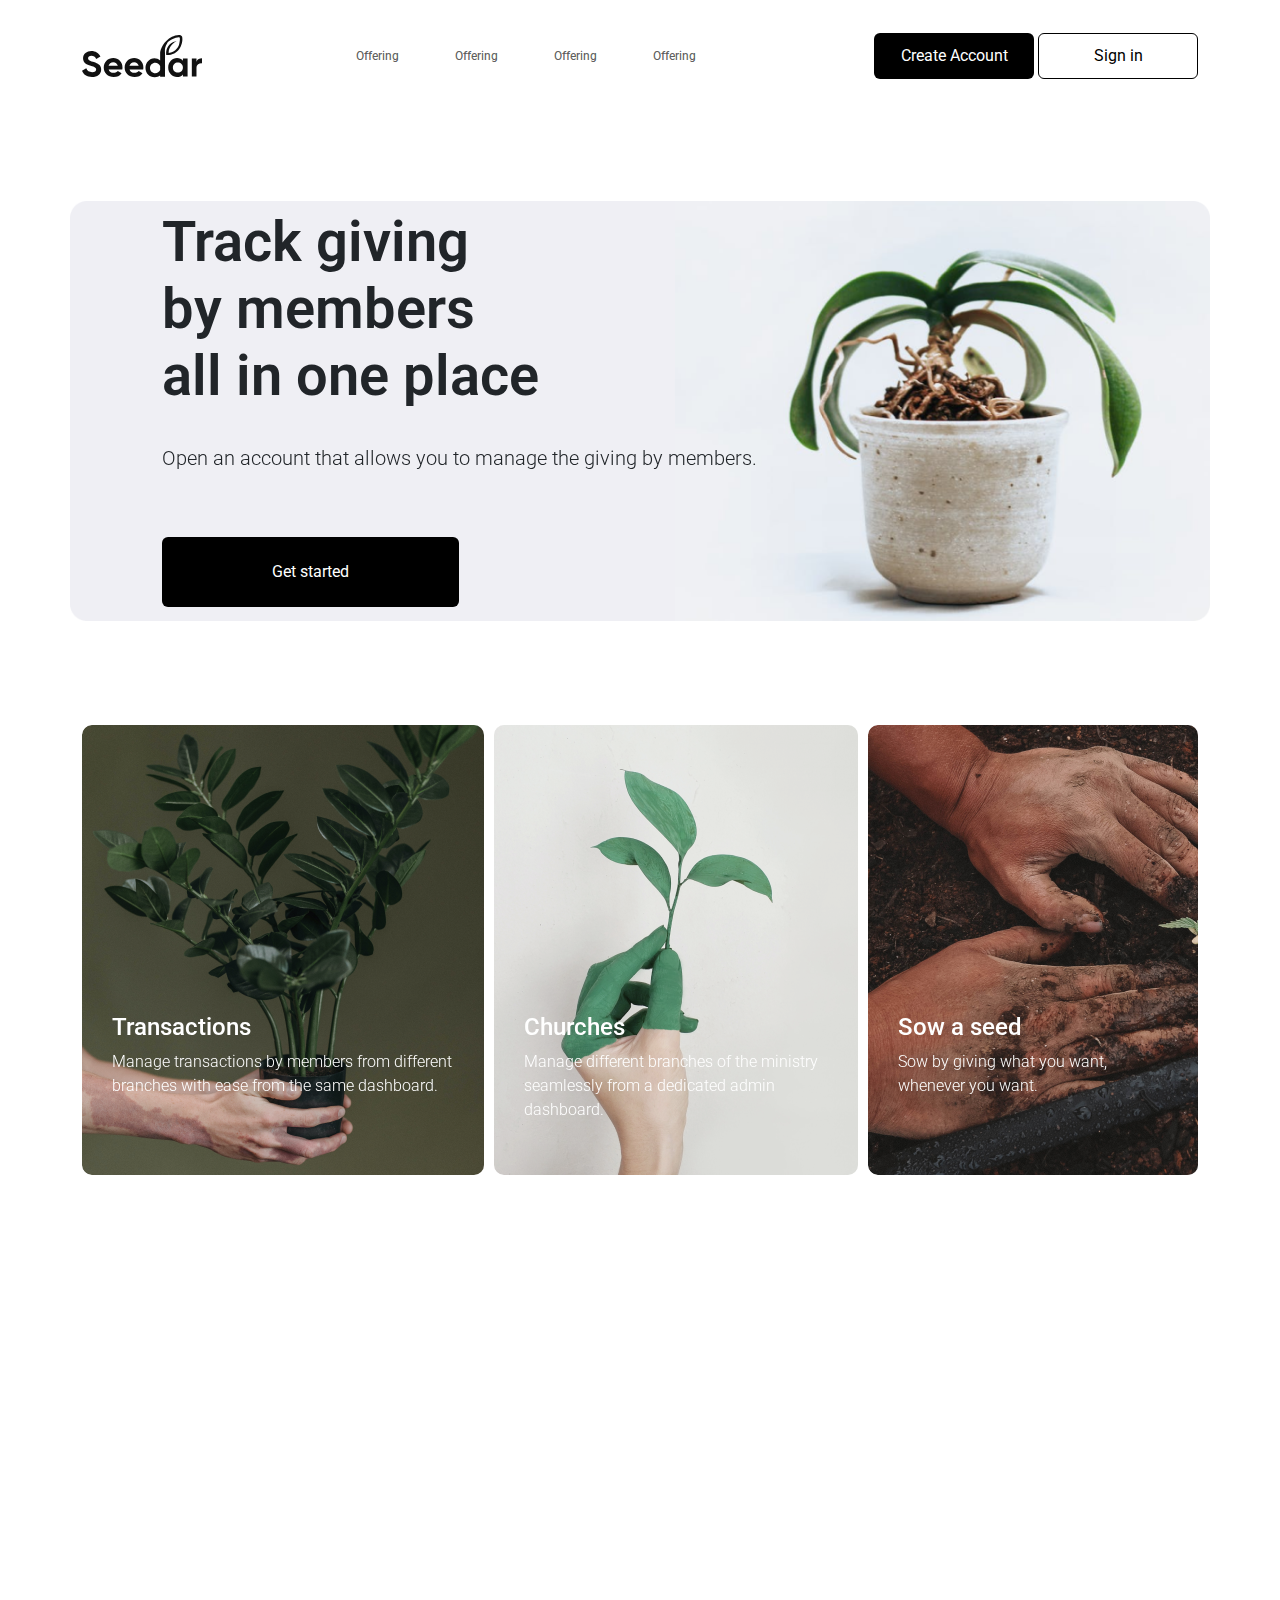
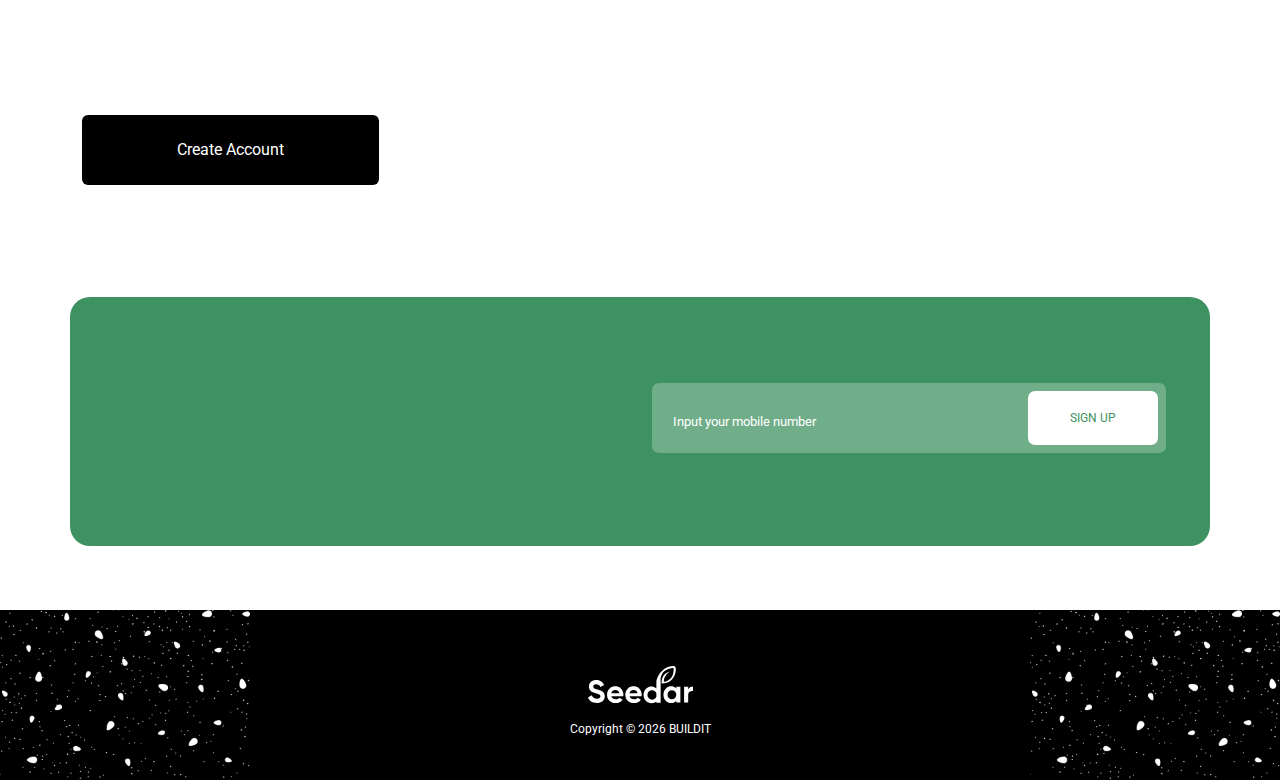
==== commit c07ada64: "updated the landing page" ====
--- a/index.html
+++ b/index.html
@@ -5,7 +5,7 @@
     <meta charset="UTF-8">
     <meta http-equiv="X-UA-Compatible" content="IE=edge">
     <meta name="viewport" content="width=device-width, initial-scale=1.0">
-    <title>Seeder</title>
+    <title>seedar</title>
     <link rel="icon" type="image/x-icon" href="assets/favicon.ico"/>
     <link rel="stylesheet" href="style.css">
     <link href="https://cdn.jsdelivr.net/npm/bootstrap@5.2.2/dist/css/bootstrap.min.css" rel="stylesheet">
@@ -14,10 +14,10 @@
 </head>
 
 <body>
-    <nav class="navbar navbar-expand-sm navbar-light nav-background" id="seeder-nav">
+    <nav class="navbar navbar-expand-sm navbar-light nav-background" id="seedar-nav">
         <div class="container d-flex justify-content-between">
-            <a class="navbar-brand navbar-logo seeder-logo" href="#">
-                <img src="/assets/seeder-logo.svg" alt="Seeder logo">
+            <a class="navbar-brand navbar-logo seedar-logo" href="#">
+                <img src="/assets/seedar-logo.svg" alt="seedar logo">
             </a>
             <div class="navbar-menu-items">
                 <ul class="navbar-nav nabarnav-items">
@@ -41,12 +41,14 @@
 
     <section class="container hero-mobile">
         <div class="hero-heading-mobile">
-            <h1>Develop a healthy lifestyle of giving to God</h1>
-            <p>Track your giving record and give from anywhere, anytime.</p>
+            <h1>Track giving by members all in one place </h1>
+            <p>Open an account that allows you to manage the giving by members.</p>
         </div>
         <div class="hero-heading-btn">
-            <img src="assets/hero-bg.png" alt="" class="img-fluid">
-            <button type="button" class="btn btn-size-getstarted btn-colour"><a href="#">Get started</a></button>
+            <img src="assets/hero-bg.png" alt="">
+            <button type="button" class="btn btn-size-getstarted btn-colour">
+                <a href="#">Get started</a>
+            </button>
         </div>
     </section>
 
@@ -54,8 +56,8 @@
         <div class="row">
             <div class="col-7 hero-container">
                 <div class="hero-heading">
-                    <h1 data-aos="zoom-in-right" data-aos-duration="1000">Develop a healthy lifestyle <br> of giving to God</h1>
-                    <p data-aos="fade-up" data-aos-duration="2500">Track your giving record and give from anywhere, anytime.</p>
+                    <h1 data-aos="zoom-in-right" data-aos-duration="1000">Track giving<br> by  members <br> all in one place</h1>
+                    <p data-aos="fade-up" data-aos-duration="2500">Open an account that allows you to manage the giving by members.</p>
                 </div>
                 <div class="hero-btn">
                     <button type="button" class="btn btn-size-getstarted btn-colour"><a href="#">Get started</a></button>
@@ -68,12 +70,12 @@
     <section class="cards container">
         <div class="card-container">
             <div class="card-contents text-white card-A" data-aos="zoom-in" data-aos-duration="1000">
-                <h6>Offerings</h6>
-                <p>Experiece the joy of giving your offerings with ease at anytime.</p>
+                <h6>Transactions</h6>
+                <p>Manage transactions by members from different branches with ease from the same dashboard.</p>
             </div>
             <div class="card-contents text-white card-B" data-aos="zoom-in" data-aos-duration="1500">
-                <h6>Tithes</h6>
-                <p>Take away all the stress that comes with giving your tithe. Make tithe payment with ease.</p>
+                <h6>Churches</h6>
+                <p>Manage different branches of the ministry seamlessly from a dedicated admin dashboard.</p>
             </div>
             <div class="card-contents text-white card-C" data-aos="zoom-in" data-aos-duration="2000">
                 <h6>Sow a seed</h6>
@@ -85,7 +87,8 @@
     <section class="create-account container">
         <div class="create-account-item">
             <div class="item-X">
-                <h2 data-aos="fade-right" data-aos-duration="1000">Netus facilisi at <br> senectus tellus. Massa.</h2>
+                <h2 data-aos="fade-right" data-aos-duration="1000">Create an account and
+                    <br>  help members give easily.</h2>
                 <p data-aos="fade-right" data-aos-duration="1000">Similar to how we set up accounts for our businesses, savings, kids. <br>
                     This provides you a designated account to give generously to the <br> Lord and helps excel in doing it.</p>
                 <div class="hero-btn">
@@ -100,12 +103,12 @@
     </section>
 
     <section class="container sign-up">
-        <div class="seeder-signup sign-up-center row">
-            <div class="seeder-started col-lg-6 col-sm-12" data-aos="fade-right" data-aos-duration="1000">
-                <h2>Netus facilisi at senectus</h2>
-                <h2> tellus. Massa.</h2>
+        <div class="seedar-signup sign-up-center row">
+            <div class="seedar-started col-lg-6 col-sm-12" data-aos="fade-right" data-aos-duration="1000">
+                <h2>Get Started today</h2>
+                <h2>Create an account.</h2> 
             </div>
-            <div class="seeder-started col-lg-6 col-sm-12">
+            <div class="seedar-started col-lg-6 col-sm-12">
                 <span id="error-message"></span>
                 <div class="sign-up-form">
                     <form action="">
@@ -116,7 +119,7 @@
             </div> 
         </div>
     </section>
-    <div class="container" class="seeder-green-background"></div>
+    <div class="container" class="seedar-green-background"></div>
     
     <footer class="footer-container">
         <div class="text-center text-white">
@@ -125,7 +128,7 @@
                     <img src="assets/footer-bg.png" alt="">
                 </div>
                 <div class="footer-contents">
-                    <img src="assets/seeder-logo-wh.svg" alt="Seeder logo">
+                    <img src="assets/seedar-logo-wh.svg" alt="seedar logo">
                     <p>Copyright &copy; <script>document.write(new Date().getFullYear())</script> BUILDIT</p>
                 </div>  
                 <div class="pattern-img">
--- a/style.css
+++ b/style.css
@@ -14,7 +14,7 @@
 }
 
 /* Styling for navigation................................ */
-.seeder-logo img {
+.seedar-logo img {
     width: 120px;
 }
 
@@ -90,9 +90,9 @@
 }
 
 .hero-heading h1 {
-    margin-top: 6rem;
+    margin-top: 3rem;
     font-size: 56px;
-    font-weight: 500;
+    font-weight: 600;
 }
 
 .hero-heading p {
@@ -218,7 +218,7 @@
     z-index: 5000;
 }
 
-/* .seeder-green-background {
+.seedar-green-background {
     position: absolute;
     z-index: 0;
     left: 100px;
@@ -228,13 +228,13 @@
     opacity: 0.4;
     filter: blur(52px);
     border-radius: 20px;
-} */
+}
 
 .sign-up-center {
-   padding-top: 3.3rem;
-}
-
-.seeder-started h2 {
+   padding-top: 5.4rem;
+}
+
+.seedar-started h2 {
     font-weight: 800;
     font-size: 32px;
     color: #ffffff;
@@ -318,7 +318,7 @@
 
 /* Mobile styling........................... */
 @media only screen and (max-width: 991px) {
-    .seeder-logo img {
+    .seedar-logo img {
         width: 79px;
     }
 
@@ -326,7 +326,7 @@
         height: 80px;
     }
 
-    #seeder-nav {
+    #seedar-nav {
         box-shadow: 0px 3px 4px rgba(0, 0, 0, 0.05);
     }
 
@@ -454,7 +454,7 @@
         min-height: 50px;
     }
 
-    .seeder-started h2 {
+    .seedar-started h2 {
         font-weight: 600;
         font-size: 28px;
         color: #ffffff;
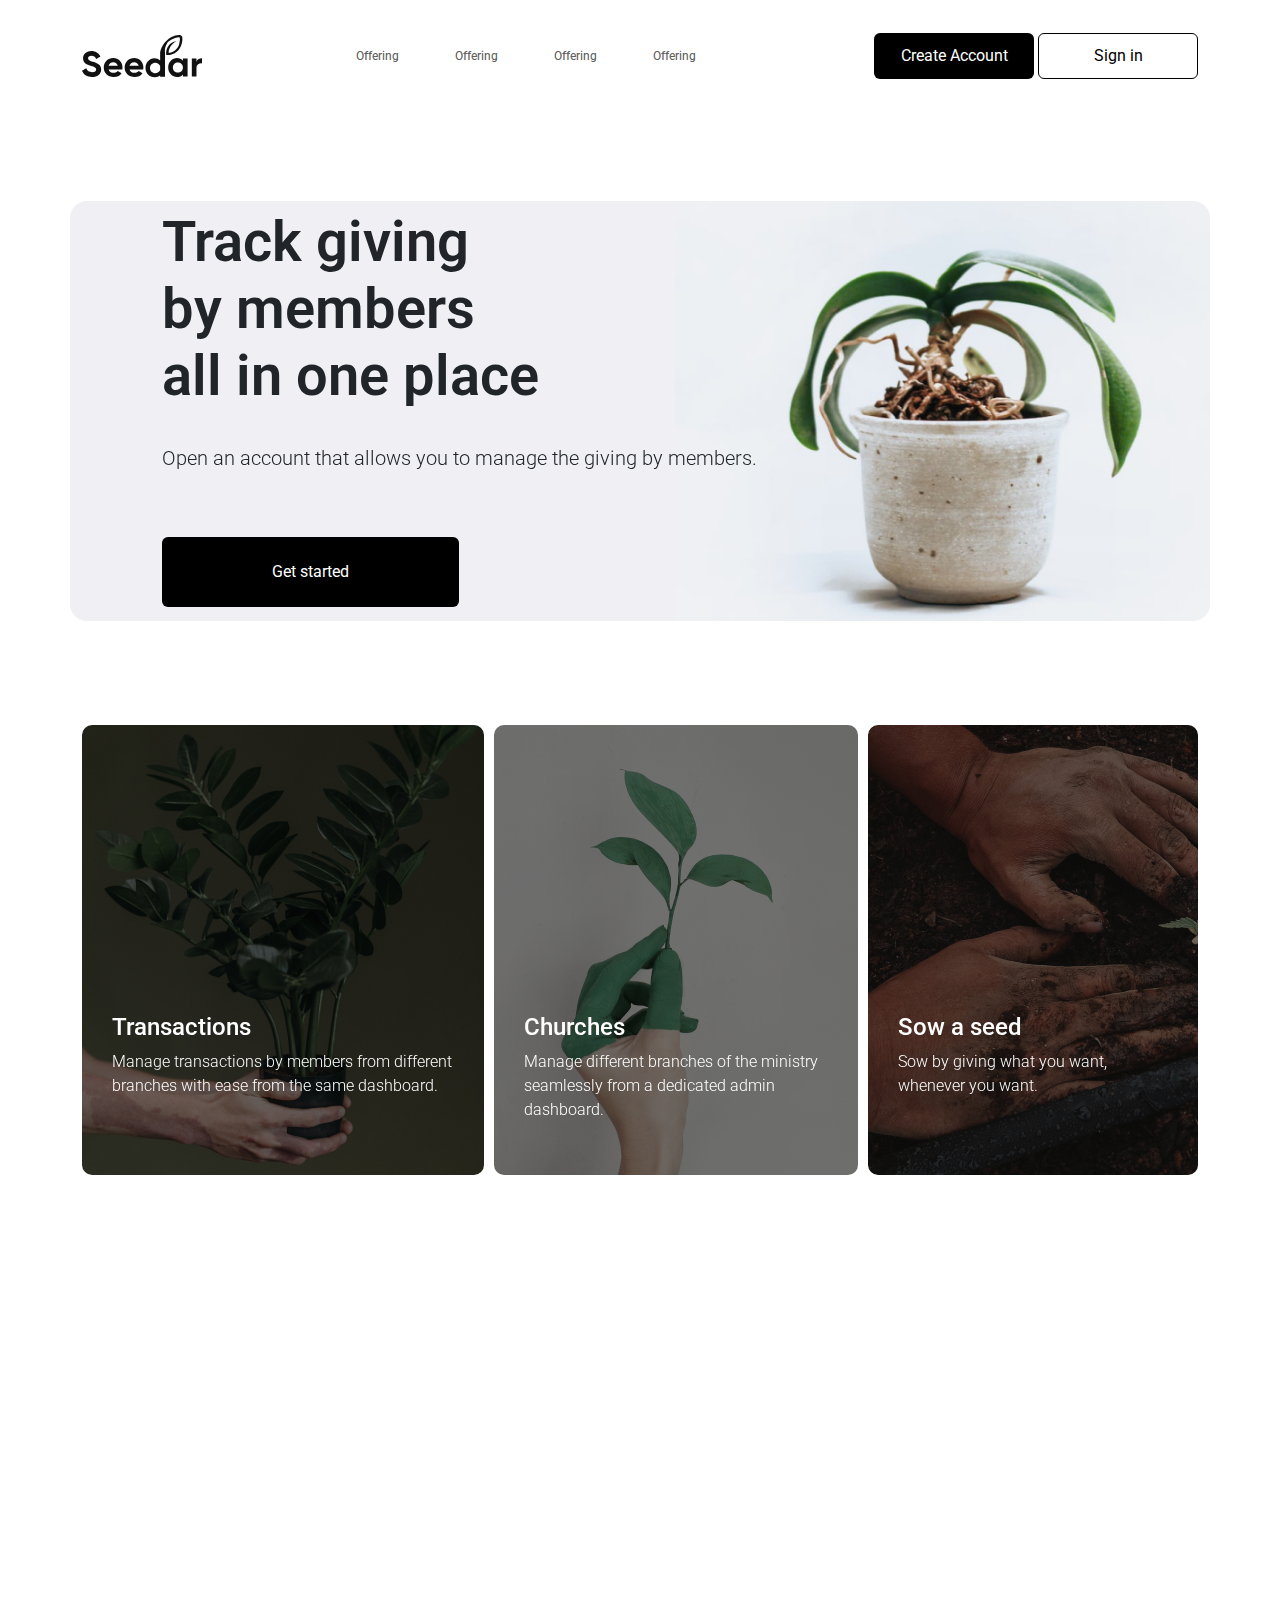
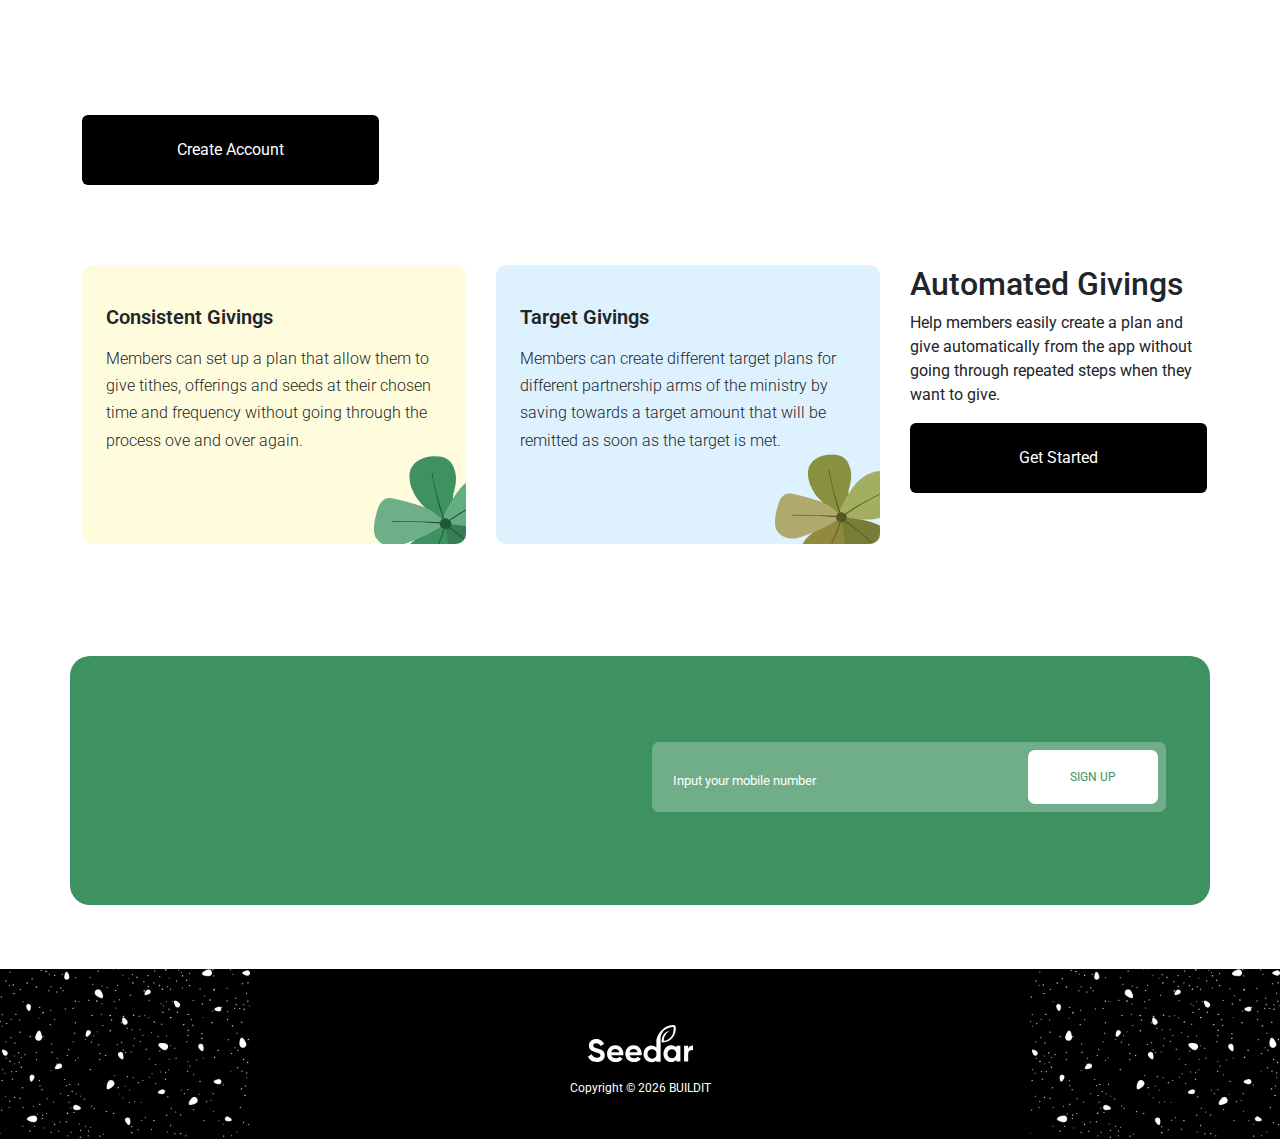
==== commit 5d6fe5d0: "adding page to gitlab" ====
--- a/index.html
+++ b/index.html
@@ -102,6 +102,28 @@
         </div>  
     </section>
 
+    <section class="automated-giving container">
+        <div class="automated-content">    
+                <div class="card-items">
+                    <div class="card-content card-color-3 item-3">
+                        <h5>Consistent Givings</h5>
+                        <p>Members can set up a plan that allow them to give tithes, offerings and seeds at their chosen time and frequency without going through the process ove and over again.</p>
+                    </div>
+                    <div class="card-content card-color-4 item-4">
+                        <h5>Target Givings</h5>
+                        <p>Members can create different target plans for different partnership arms of the ministry by saving towards a target amount that will be remitted as soon as the target is met.</p>
+                    </div>
+                    <div class="hero-btn-3 item-5">
+                        <div class="item-J">
+                            <h2>Automated Givings</h2>
+                            <p>Help members easily create a plan and give automatically from the app without going through repeated steps when they want to give.</p>
+                        </div>
+                        <button type="button" class="btn btn-size-createacct btn-colour-2"><a href="#">Get Started</a></button>
+                    </div>
+                </div>
+        </div>
+    </section>
+
     <section class="container sign-up">
         <div class="seedar-signup sign-up-center row">
             <div class="seedar-started col-lg-6 col-sm-12" data-aos="fade-right" data-aos-duration="1000">
--- a/style.css
+++ b/style.css
@@ -121,20 +121,20 @@
 
 .card-A {
     grid-area: A;
-    background-image: url(/assets/offerings.png);
+    background-image: linear-gradient(rgba(0, 0, 0, 0.527),rgba(0, 0, 0, 0.5)), url(/assets/offerings.png);
     background-size: cover;
 }
 
 
 .card-B {
     grid-area: B;
-    background-image: url(/assets/tithes.png);
+    background-image:linear-gradient(rgba(0, 0, 0, 0.527),rgba(0, 0, 0, 0.5)), url(/assets/tithes.png);
     background-size: cover;
 }
 
 .card-C {
     grid-area: C;
-    background-image: url(/assets/sow-a-seed.png);
+    background-image: linear-gradient(rgba(0, 0, 0, 0.527),rgba(0, 0, 0, 0.5)), url(/assets/sow-a-seed.png);
     background-size: cover;
 }
 
@@ -204,6 +204,62 @@
 .create-account-item p {
     font-weight: 300;
     line-height: 26px;
+}
+
+
+/* Styling for automated giving section */
+.automated-giving {
+    margin-top: 5rem;
+}
+
+.card-items {
+    display: grid;
+    gap: 30px;
+    grid-template-areas: "E  F  G";
+}
+
+.item-3 {
+    grid-area: E;
+}
+
+.item-4 {
+    grid-area: F;
+}
+
+.item-5 {
+    grid-area: G;
+}
+
+.card-content {
+    width: 384px;
+    min-height: 279px;
+    padding: 1.5rem;
+    border-radius: 10px;
+    line-height: 1.7rem;
+}
+
+.card-content p {
+    margin-top: 1rem;
+    font-weight: 300;
+}
+
+.card-content h5 {
+    margin-top: 1rem;
+    font-weight: 600;
+}
+
+.card-color-3 {
+    background-color: #FFFCDE;
+    background-image: url(./assets/leaf-img2.png);
+    background-repeat: no-repeat;
+    background-position: 40px -40px;
+}
+
+.card-color-4 {
+    background-color: #DEF1FF;
+    background-image: url(./assets/leaf-img.png);
+    background-repeat: no-repeat;
+    background-position: 40px -40px;
 }
 
 /* Styling for sign up section....................................... */
@@ -465,6 +521,14 @@
     .pattern-img img {
         display: none;
     }
+
+    .card-items {
+        display: grid;
+        gap: 30px;
+        grid-template-areas: "E"  
+                             "F"  
+                             "G";
+    }
 }
 
 @media only screen and (max-width: 991px) {
